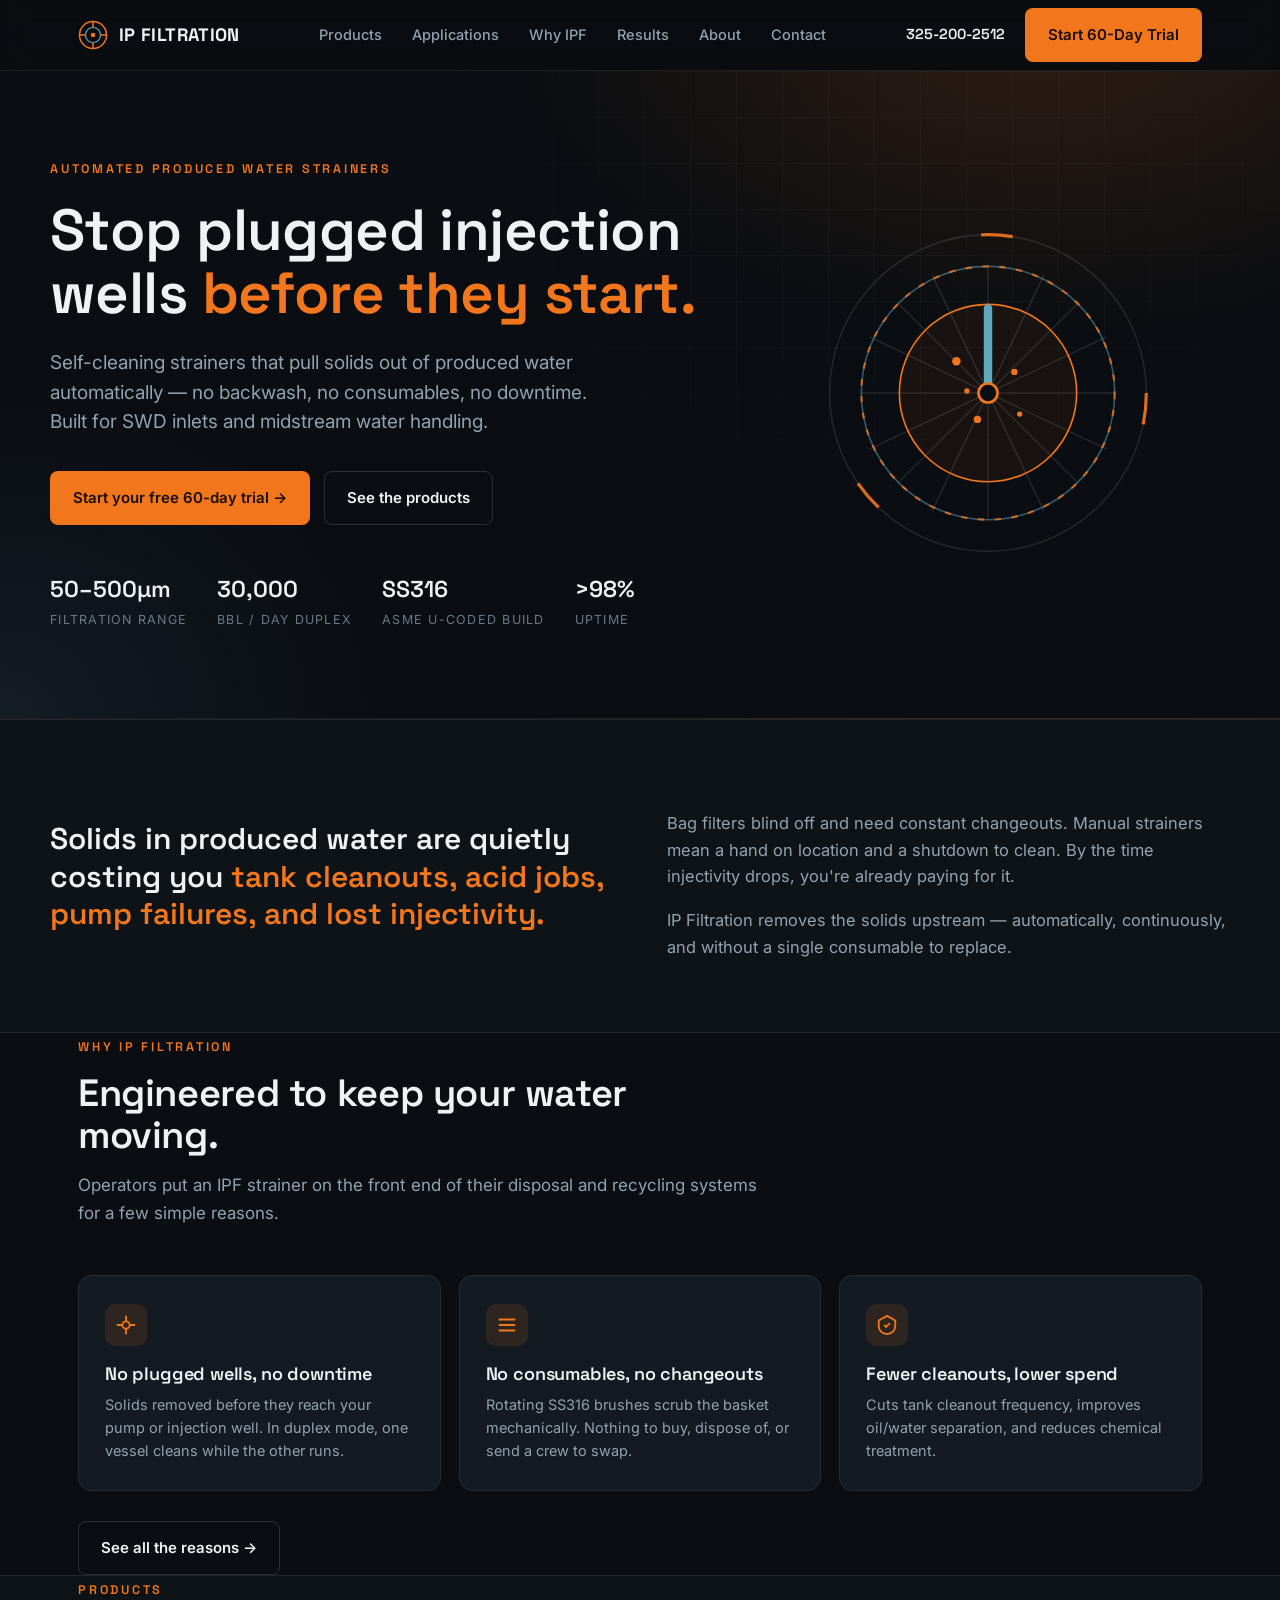
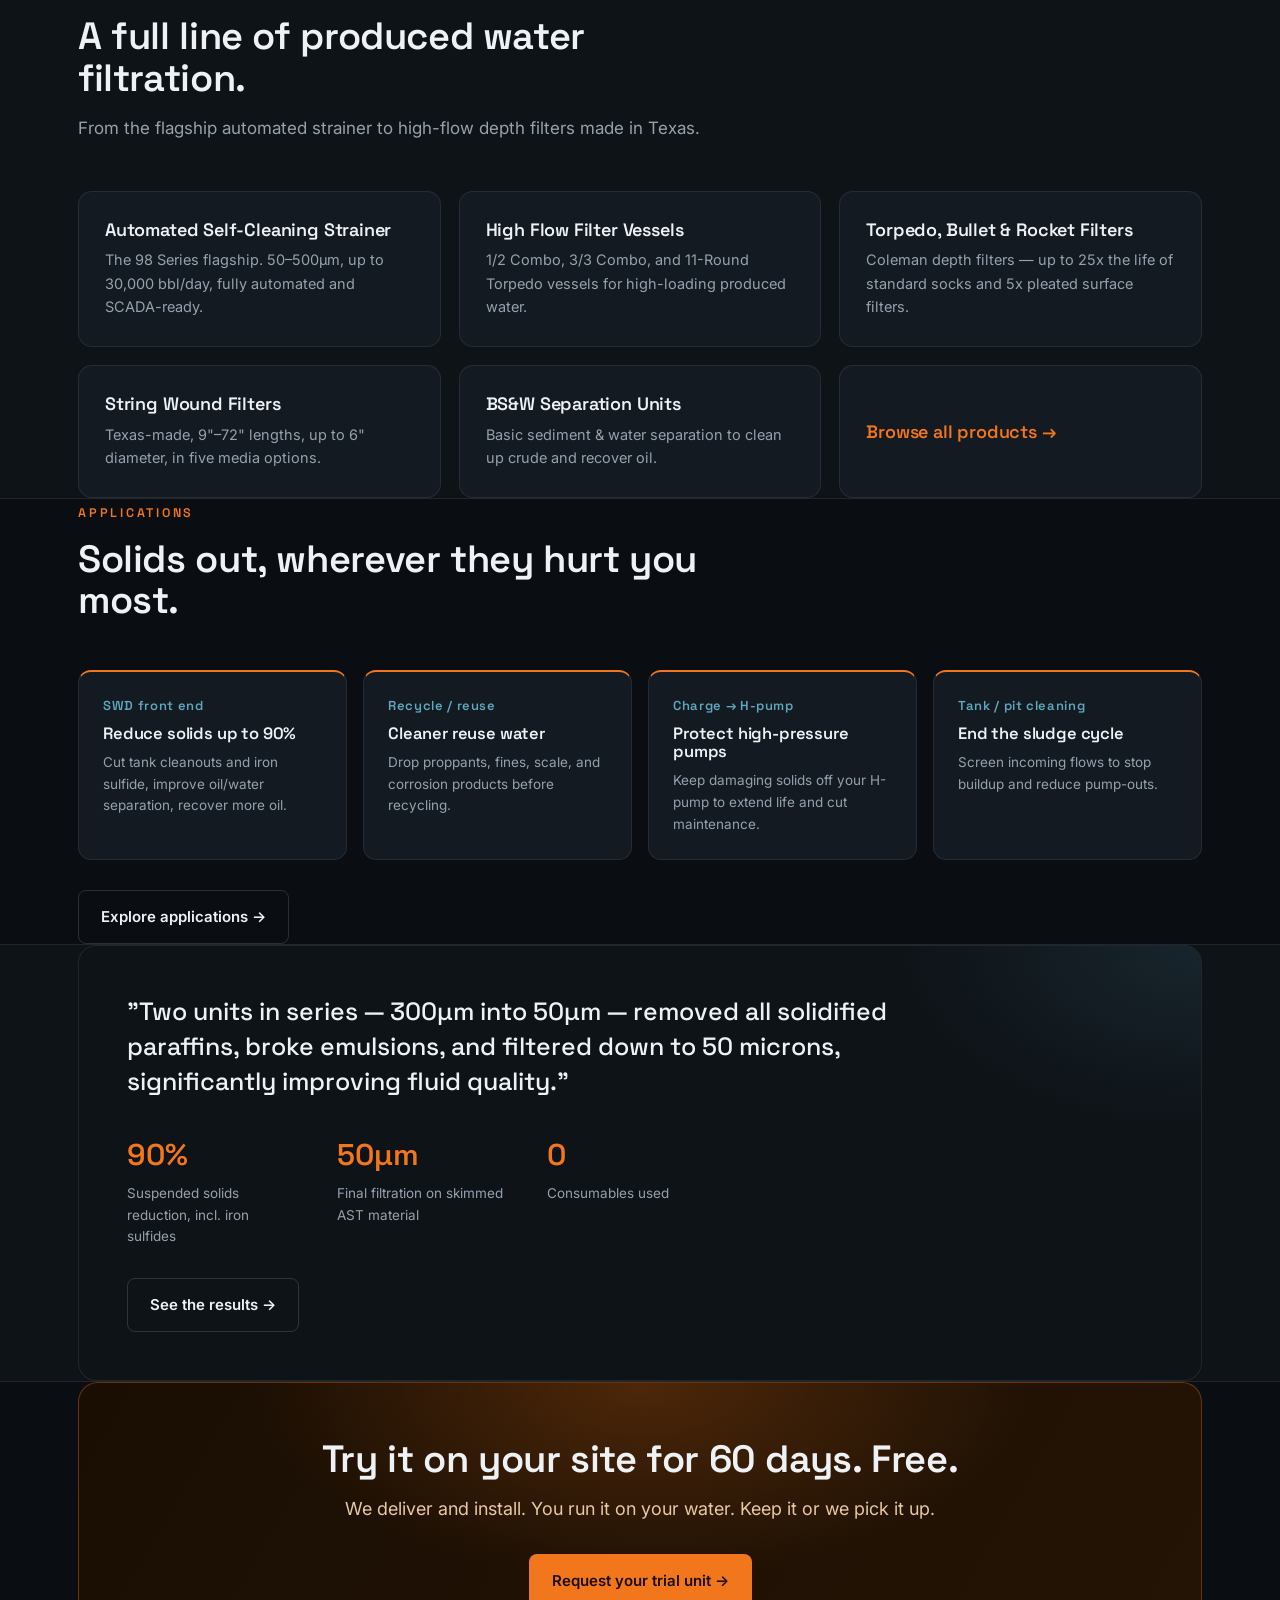
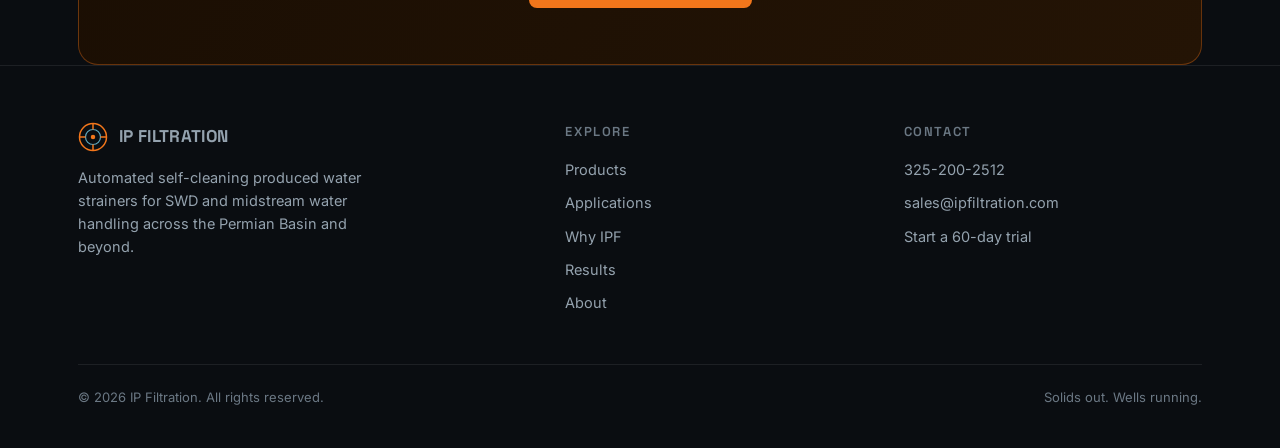
==== index.html @ 66d821b8 "Add IP Filtration website (initial 7-page build)" ====
<!DOCTYPE html>
<html lang="en">
<head>
<meta charset="UTF-8" />
<meta name="viewport" content="width=device-width, initial-scale=1.0" />
<title>IP Filtration | Automated Produced Water Strainers</title>
<meta name="description" content="Automated self-cleaning produced water strainers for SWD and midstream water handling. Stop plugged injection wells before they start. No backwash. No consumables. No downtime." />
<link rel="preconnect" href="https://fonts.googleapis.com">
<link rel="preconnect" href="https://fonts.gstatic.com" crossorigin>
<link href="https://fonts.googleapis.com/css2?family=Inter:wght@400;500;600&family=Space+Grotesk:wght@500;600;700&display=swap" rel="stylesheet">
<link rel="stylesheet" href="styles.css">
</head>
<body>

<header><div class="wrap nav">
  <a class="brand" href="index.html">
    <svg class="mark" viewBox="0 0 40 40" fill="none"><circle cx="20" cy="20" r="18" stroke="#F2761B" stroke-width="2"/><circle cx="20" cy="20" r="10" stroke="#5FA8BE" stroke-width="1.6"/><path d="M20 2v8M20 30v8M2 20h8M30 20h8" stroke="#F2761B" stroke-width="2"/><circle cx="20" cy="20" r="3" fill="#F2761B"/></svg>
    IP&nbsp;FILTRATION
  </a>
  <nav class="navlinks">
    <a href="products.html">Products</a>
    <a href="applications.html">Applications</a>
    <a href="why-ip-filtration.html">Why IPF</a>
    <a href="results.html">Results</a>
    <a href="about.html">About</a>
    <a href="contact.html">Contact</a>
  </nav>
  <div class="navcta"><span class="phone">325-200-2512</span><a href="contact.html" class="btn btn-primary">Start 60-Day Trial</a></div>
</div></header>

<!-- HERO -->
<div class="hero">
  <div class="grid-overlay"></div>
  <div class="wrap hero-inner">
    <div>
      <span class="eyebrow">Automated Produced Water Strainers</span>
      <h1>Stop plugged injection wells <span class="hl">before they start.</span></h1>
      <p class="lead">Self-cleaning strainers that pull solids out of produced water automatically — no backwash, no consumables, no downtime. Built for SWD inlets and midstream water handling.</p>
      <div class="hero-cta">
        <a href="contact.html" class="btn btn-primary">Start your free 60-day trial →</a>
        <a href="products.html" class="btn btn-ghost">See the products</a>
      </div>
      <div class="spec-strip">
        <div class="s"><span class="n">50–500µm</span><span class="l">Filtration range</span></div>
        <div class="s"><span class="n">30,000</span><span class="l">bbl / day duplex</span></div>
        <div class="s"><span class="n">SS316</span><span class="l">ASME U-coded build</span></div>
        <div class="s"><span class="n">&gt;98%</span><span class="l">Uptime</span></div>
      </div>
    </div>
    <div class="hero-art">
      <svg viewBox="0 0 360 360" fill="none">
        <circle cx="180" cy="180" r="150" stroke="rgba(255,255,255,.10)" stroke-width="1.5"/>
        <circle cx="180" cy="180" r="120" stroke="#5FA8BE" stroke-width="1.5" opacity=".5"/>
        <g stroke="rgba(255,255,255,.14)" stroke-width="1">
          <line x1="180" y1="60" x2="180" y2="300"/><line x1="60" y1="180" x2="300" y2="180"/>
          <line x1="95" y1="95" x2="265" y2="265"/><line x1="265" y1="95" x2="95" y2="265"/>
          <line x1="127" y1="68" x2="233" y2="292"/><line x1="292" y1="127" x2="68" y2="233"/>
          <line x1="233" y1="68" x2="127" y2="292"/><line x1="68" y1="127" x2="292" y2="233"/>
        </g>
        <circle cx="180" cy="180" r="120" stroke="#F2761B" stroke-width="2" stroke-dasharray="6 10" opacity=".8"/>
        <circle cx="180" cy="180" r="84" fill="rgba(242,118,27,.06)" stroke="#F2761B" stroke-width="1.5"/>
        <g fill="#F2761B"><circle cx="150" cy="150" r="4"/><circle cx="205" cy="160" r="3"/><circle cx="170" cy="205" r="3.5"/><circle cx="210" cy="200" r="2.5"/><circle cx="160" cy="178" r="2.5"/></g>
        <rect x="176" y="96" width="8" height="84" rx="4" fill="#5FA8BE"/>
        <circle cx="180" cy="180" r="9" fill="#0A0D11" stroke="#F2761B" stroke-width="2.5"/>
        <circle cx="180" cy="180" r="150" stroke="#F2761B" stroke-width="3" stroke-dasharray="30 320" opacity=".9"/>
      </svg>
    </div>
  </div>
</div>

<!-- PROBLEM -->
<div class="band"><section class="wrap" style="padding:72px 0">
  <div class="problem">
    <div class="big">Solids in produced water are quietly costing you <b>tank cleanouts, acid jobs, pump failures, and lost injectivity.</b></div>
    <div>
      <p>Bag filters blind off and need constant changeouts. Manual strainers mean a hand on location and a shutdown to clean. By the time injectivity drops, you're already paying for it.</p>
      <p>IP Filtration removes the solids upstream — automatically, continuously, and without a single consumable to replace.</p>
    </div>
  </div>
</section></div>

<!-- VALUE PROPS (teaser) -->
<section class="wrap">
  <div class="sec-head">
    <span class="eyebrow">Why IP Filtration</span>
    <h2>Engineered to keep your water moving.</h2>
    <p>Operators put an IPF strainer on the front end of their disposal and recycling systems for a few simple reasons.</p>
  </div>
  <div class="vgrid">
    <div class="vcard">
      <div class="ic"><svg width="22" height="22" viewBox="0 0 24 24" fill="none" stroke="currentColor" stroke-width="2"><path d="M12 2v6M12 16v6M2 12h6M16 12h6"/><circle cx="12" cy="12" r="4"/></svg></div>
      <h3>No plugged wells, no downtime</h3>
      <p>Solids removed before they reach your pump or injection well. In duplex mode, one vessel cleans while the other runs.</p>
    </div>
    <div class="vcard">
      <div class="ic"><svg width="22" height="22" viewBox="0 0 24 24" fill="none" stroke="currentColor" stroke-width="2"><path d="M3 6h18M3 12h18M3 18h18"/></svg></div>
      <h3>No consumables, no changeouts</h3>
      <p>Rotating SS316 brushes scrub the basket mechanically. Nothing to buy, dispose of, or send a crew to swap.</p>
    </div>
    <div class="vcard">
      <div class="ic"><svg width="22" height="22" viewBox="0 0 24 24" fill="none" stroke="currentColor" stroke-width="2"><path d="M12 2L3 7v6c0 5 3.5 8 9 9 5.5-1 9-4 9-9V7l-9-5z"/><path d="M9 12l2 2 4-4"/></svg></div>
      <h3>Fewer cleanouts, lower spend</h3>
      <p>Cuts tank cleanout frequency, improves oil/water separation, and reduces chemical treatment.</p>
    </div>
  </div>
  <div style="margin-top:30px"><a href="why-ip-filtration.html" class="btn btn-ghost">See all the reasons →</a></div>
</section>

<!-- PRODUCTS teaser -->
<div class="band"><section class="wrap">
  <div class="sec-head">
    <span class="eyebrow">Products</span>
    <h2>A full line of produced water filtration.</h2>
    <p>From the flagship automated strainer to high-flow depth filters made in Texas.</p>
  </div>
  <div class="vgrid">
    <a class="vcard" href="products.html#self-cleaning"><h3>Automated Self-Cleaning Strainer</h3><p>The 98 Series flagship. 50–500µm, up to 30,000 bbl/day, fully automated and SCADA-ready.</p></a>
    <a class="vcard" href="products.html#vessels"><h3>High Flow Filter Vessels</h3><p>1/2 Combo, 3/3 Combo, and 11-Round Torpedo vessels for high-loading produced water.</p></a>
    <a class="vcard" href="products.html#high-flow"><h3>Torpedo, Bullet & Rocket Filters</h3><p>Coleman depth filters — up to 25x the life of standard socks and 5x pleated surface filters.</p></a>
    <a class="vcard" href="products.html#string-wound"><h3>String Wound Filters</h3><p>Texas-made, 9"–72" lengths, up to 6" diameter, in five media options.</p></a>
    <a class="vcard" href="products.html#bsw"><h3>BS&amp;W Separation Units</h3><p>Basic sediment &amp; water separation to clean up crude and recover oil.</p></a>
    <a class="vcard" href="products.html" style="display:flex;align-items:center;color:var(--accent)"><h3 style="margin:0">Browse all products →</h3></a>
  </div>
</section></div>

<!-- APPLICATIONS teaser -->
<section class="wrap">
  <div class="sec-head">
    <span class="eyebrow">Applications</span>
    <h2>Solids out, wherever they hurt you most.</h2>
  </div>
  <div class="apps">
    <div class="app"><div class="um">SWD front end</div><h3>Reduce solids up to 90%</h3><p>Cut tank cleanouts and iron sulfide, improve oil/water separation, recover more oil.</p></div>
    <div class="app"><div class="um">Recycle / reuse</div><h3>Cleaner reuse water</h3><p>Drop proppants, fines, scale, and corrosion products before recycling.</p></div>
    <div class="app"><div class="um">Charge → H-pump</div><h3>Protect high-pressure pumps</h3><p>Keep damaging solids off your H-pump to extend life and cut maintenance.</p></div>
    <div class="app"><div class="um">Tank / pit cleaning</div><h3>End the sludge cycle</h3><p>Screen incoming flows to stop buildup and reduce pump-outs.</p></div>
  </div>
  <div style="margin-top:30px"><a href="applications.html" class="btn btn-ghost">Explore applications →</a></div>
</section>

<!-- RESULTS teaser -->
<div class="band"><section class="wrap">
  <div class="proven">
    <div class="q">"Two units in series — 300µm into 50µm — removed all solidified paraffins, broke emulsions, and filtered down to 50 microns, significantly improving fluid quality."</div>
    <div class="res">
      <div><div class="n">90%</div><div class="l">Suspended solids reduction, incl. iron sulfides</div></div>
      <div><div class="n">50µm</div><div class="l">Final filtration on skimmed AST material</div></div>
      <div><div class="n">0</div><div class="l">Consumables used</div></div>
    </div>
    <div style="position:relative;margin-top:30px"><a href="results.html" class="btn btn-ghost">See the results →</a></div>
  </div>
</section></div>

<!-- TRIAL CTA -->
<section class="wrap">
  <div class="ctaband">
    <h2>Try it on your site for 60 days. Free.</h2>
    <p>We deliver and install. You run it on your water. Keep it or we pick it up.</p>
    <a href="contact.html" class="btn btn-primary">Request your trial unit →</a>
  </div>
</section>

<!-- FOOTER -->
<footer><div class="wrap">
  <div class="foot">
    <div>
      <div class="brand" style="font-size:17px">
        <svg class="mark" viewBox="0 0 40 40" fill="none"><circle cx="20" cy="20" r="18" stroke="#F2761B" stroke-width="2"/><circle cx="20" cy="20" r="10" stroke="#5FA8BE" stroke-width="1.6"/><path d="M20 2v8M20 30v8M2 20h8M30 20h8" stroke="#F2761B" stroke-width="2"/><circle cx="20" cy="20" r="3" fill="#F2761B"/></svg>
        IP&nbsp;FILTRATION
      </div>
      <p class="desc">Automated self-cleaning produced water strainers for SWD and midstream water handling across the Permian Basin and beyond.</p>
    </div>
    <div>
      <h4>Explore</h4>
      <a href="products.html">Products</a>
      <a href="applications.html">Applications</a>
      <a href="why-ip-filtration.html">Why IPF</a>
      <a href="results.html">Results</a>
      <a href="about.html">About</a>
    </div>
    <div>
      <h4>Contact</h4>
      <a href="tel:3252002512">325-200-2512</a>
      <a href="mailto:sales@ipfiltration.com">sales@ipfiltration.com</a>
      <a href="contact.html">Start a 60-day trial</a>
    </div>
  </div>
  <div class="foot-bottom">
    <span>© 2026 IP Filtration. All rights reserved.</span>
    <span>Solids out. Wells running.</span>
  </div>
</div></footer>

</body>
</html>
---- styles.css ----
/* IP Filtration — shared design system */
:root{
  --bg:#0A0D11; --bg-2:#0E1318; --surface:#131A21; --surface-2:#172029;
  --line:rgba(255,255,255,.08); --line-2:rgba(255,255,255,.14);
  --text:#EEF2F5; --muted:#94A2AE; --muted-2:#6B7884;
  --accent:#F2761B; --accent-2:#FF8C3A; --steel:#5FA8BE;
  --maxw:1180px;
  --sans:'Inter',system-ui,sans-serif; --display:'Space Grotesk',var(--sans);
}
*{margin:0;padding:0;box-sizing:border-box}
html{scroll-behavior:smooth}
body{font-family:var(--sans);background:var(--bg);color:var(--text);line-height:1.6;-webkit-font-smoothing:antialiased}
a{color:inherit;text-decoration:none}
.wrap{max-width:var(--maxw);margin:0 auto;padding:0 28px}
.eyebrow{font-family:var(--display);font-size:12.5px;letter-spacing:.22em;text-transform:uppercase;color:var(--accent);font-weight:600}
h1,h2,h3{font-family:var(--display);font-weight:600;line-height:1.1;letter-spacing:-.01em}
.btn{display:inline-flex;align-items:center;gap:9px;font-weight:600;font-size:15px;padding:14px 22px;border-radius:8px;transition:.18s;cursor:pointer;border:1px solid transparent}
.btn-primary{background:var(--accent);color:#1A0E03}
.btn-primary:hover{background:var(--accent-2);transform:translateY(-1px)}
.btn-ghost{border-color:var(--line-2);color:var(--text)}
.btn-ghost:hover{border-color:var(--accent);color:var(--accent)}

/* NAV */
header{position:sticky;top:0;z-index:50;background:rgba(10,13,17,.82);backdrop-filter:blur(12px);border-bottom:1px solid var(--line)}
.nav{display:flex;align-items:center;justify-content:space-between;height:70px}
.brand{display:flex;align-items:center;gap:11px;font-family:var(--display);font-weight:700;font-size:18px;letter-spacing:.02em}
.brand .mark{width:30px;height:30px;flex:none}
.navlinks{display:flex;gap:30px;font-size:14.5px;color:var(--muted);font-weight:500}
.navlinks a:hover,.navlinks a.active{color:var(--text)}
.navlinks a.active{color:var(--accent)}
.navcta{display:flex;align-items:center;gap:20px}
.phone{font-family:var(--display);font-weight:600;font-size:14.5px;color:var(--text)}
@media(max-width:900px){.navlinks,.phone{display:none}}

/* HERO (home) */
.hero{position:relative;overflow:hidden;border-bottom:1px solid var(--line);
  background:radial-gradient(900px 520px at 82% -8%,rgba(242,118,27,.16),transparent 60%),radial-gradient(700px 600px at 0% 100%,rgba(95,168,190,.10),transparent 55%),var(--bg)}
.grid-overlay{position:absolute;inset:0;background-image:linear-gradient(var(--line) 1px,transparent 1px),linear-gradient(90deg,var(--line) 1px,transparent 1px);background-size:46px 46px;mask-image:radial-gradient(700px 500px at 70% 20%,#000,transparent 75%);opacity:.5}
.hero-inner{position:relative;display:grid;grid-template-columns:1.15fr .85fr;gap:40px;align-items:center;padding:84px 0 88px}
.hero h1{font-size:58px;margin:18px 0 22px}
.hero h1 .hl{color:var(--accent)}
.hero p.lead{font-size:19px;color:var(--muted);max-width:560px;line-height:1.55}
.hero-cta{display:flex;gap:14px;margin-top:34px;flex-wrap:wrap}
.spec-strip{display:flex;gap:30px;margin-top:46px;flex-wrap:wrap}
.spec-strip .s{display:flex;flex-direction:column}
.spec-strip .n{font-family:var(--display);font-size:23px;font-weight:600;color:var(--text)}
.spec-strip .l{font-size:12.5px;color:var(--muted-2);text-transform:uppercase;letter-spacing:.1em;margin-top:3px}
.hero-art{display:flex;justify-content:center}
.hero-art svg{width:100%;max-width:380px;height:auto}
@media(max-width:980px){.hero-inner{grid-template-columns:1fr}.hero-art{display:none}.hero h1{font-size:44px}}

/* PAGE HERO (inner pages) */
.pagehero{position:relative;overflow:hidden;border-bottom:1px solid var(--line);
  background:radial-gradient(800px 400px at 85% -20%,rgba(242,118,27,.13),transparent 60%),var(--bg)}
.pagehero .wrap{padding:72px 0 60px;position:relative}
.pagehero h1{font-size:48px;margin:16px 0 18px;max-width:760px}
.pagehero p{font-size:18px;color:var(--muted);max-width:640px}
@media(max-width:680px){.pagehero h1{font-size:34px}}

/* SECTION */
section{padding:88px 0}
.sec-head{max-width:680px;margin-bottom:48px}
.sec-head h2{font-size:38px;margin:14px 0 16px}
.sec-head p{color:var(--muted);font-size:17px}
@media(max-width:680px){.sec-head h2{font-size:30px}.hero h1{font-size:36px}}

/* BAND */
.band{background:var(--bg-2);border-top:1px solid var(--line);border-bottom:1px solid var(--line)}
.problem{display:grid;grid-template-columns:1fr 1fr;gap:54px;align-items:center}
.problem .big{font-family:var(--display);font-size:30px;font-weight:600;line-height:1.25}
.problem .big b{color:var(--accent);font-weight:600}
.problem p{color:var(--muted);font-size:16.5px;margin-top:18px}
@media(max-width:780px){.problem{grid-template-columns:1fr;gap:24px}}

/* VALUE GRID */
.vgrid{display:grid;grid-template-columns:repeat(3,1fr);gap:18px}
@media(max-width:880px){.vgrid{grid-template-columns:1fr 1fr}}
@media(max-width:560px){.vgrid{grid-template-columns:1fr}}
.vcard{background:var(--surface);border:1px solid var(--line);border-radius:14px;padding:28px 26px;transition:.2s}
.vcard:hover{border-color:var(--line-2);background:var(--surface-2);transform:translateY(-2px)}
.vcard .ic{width:42px;height:42px;border-radius:10px;background:rgba(242,118,27,.12);display:flex;align-items:center;justify-content:center;margin-bottom:18px;color:var(--accent)}
.vcard h3{font-size:18px;margin-bottom:9px}
.vcard p{color:var(--muted);font-size:14.5px}

/* SPLIT */
.split{display:grid;grid-template-columns:1fr 1fr;gap:54px;align-items:center}
.split.rev .txt{order:2}
.prodcard{background:linear-gradient(160deg,var(--surface-2),var(--surface));border:1px solid var(--line);border-radius:18px;padding:38px}
.prodcard .tag{display:inline-block;font-family:var(--display);font-size:12px;letter-spacing:.15em;text-transform:uppercase;color:var(--steel);border:1px solid var(--line-2);padding:5px 12px;border-radius:20px;margin-bottom:20px}
.speclist{list-style:none;margin-top:22px;display:grid;gap:13px}
.speclist li{display:flex;gap:12px;font-size:15px;color:var(--muted)}
.speclist li svg{flex:none;margin-top:3px;color:var(--accent)}
.speclist li b{color:var(--text);font-weight:500}
@media(max-width:840px){.split{grid-template-columns:1fr;gap:30px}.split.rev .txt{order:0}}

/* PRODUCT ROWS (products page) */
.prow{display:grid;grid-template-columns:1fr 1fr;gap:48px;align-items:center;padding:54px 0;border-bottom:1px solid var(--line)}
.prow:last-child{border-bottom:none}
.prow.rev .pimg{order:-1}
.prow h2{font-size:30px;margin:12px 0 14px}
.prow p{color:var(--muted);font-size:16px}
.pimg{background:linear-gradient(160deg,var(--surface-2),var(--surface));border:1px solid var(--line);border-radius:16px;min-height:240px;display:flex;align-items:center;justify-content:center;color:var(--muted-2);padding:30px}
.chips{display:flex;flex-wrap:wrap;gap:10px;margin-top:18px}
.chip{font-size:13px;color:var(--muted);border:1px solid var(--line-2);border-radius:20px;padding:6px 13px}
.chip b{color:var(--text);font-weight:500}
@media(max-width:820px){.prow{grid-template-columns:1fr;gap:24px}.prow.rev .pimg{order:0}}

/* APPLICATIONS */
.apps{display:grid;grid-template-columns:repeat(4,1fr);gap:16px}
@media(max-width:900px){.apps{grid-template-columns:1fr 1fr}}
@media(max-width:520px){.apps{grid-template-columns:1fr}}
.app{background:var(--surface);border:1px solid var(--line);border-radius:13px;padding:24px;border-top:2px solid var(--accent)}
.app .um{font-family:var(--display);font-size:13px;color:var(--steel);font-weight:600;letter-spacing:.05em}
.app h3{font-size:16.5px;margin:8px 0 9px}
.app p{color:var(--muted);font-size:13.5px}

/* APP DETAIL (applications page) */
.appdetail{display:grid;grid-template-columns:repeat(2,1fr);gap:20px}
@media(max-width:760px){.appdetail{grid-template-columns:1fr}}
.adcard{background:var(--surface);border:1px solid var(--line);border-radius:16px;padding:34px;transition:.2s}
.adcard:hover{border-color:var(--line-2);background:var(--surface-2)}
.adcard .num{font-family:var(--display);font-size:13px;color:var(--steel);font-weight:600;letter-spacing:.08em}
.adcard h3{font-size:22px;margin:10px 0 12px}
.adcard p{color:var(--muted);font-size:15px}

/* PROVEN */
.proven{background:var(--bg-2);border:1px solid var(--line);border-radius:18px;padding:48px;position:relative;overflow:hidden}
.proven:before{content:"";position:absolute;inset:0;background:radial-gradient(500px 300px at 100% 0%,rgba(95,168,190,.12),transparent 60%)}
.proven .q{position:relative;font-family:var(--display);font-size:25px;font-weight:500;line-height:1.4;max-width:760px}
.proven .res{position:relative;display:flex;gap:40px;margin-top:32px;flex-wrap:wrap}
.proven .res .n{font-family:var(--display);font-size:30px;font-weight:600;color:var(--accent)}
.proven .res .l{font-size:13.5px;color:var(--muted);margin-top:4px;max-width:170px}

/* STAT ROW */
.statrow{display:grid;grid-template-columns:repeat(4,1fr);gap:18px}
@media(max-width:760px){.statrow{grid-template-columns:1fr 1fr}}
.statcard{background:var(--surface);border:1px solid var(--line);border-radius:14px;padding:30px 24px;text-align:center}
.statcard .n{font-family:var(--display);font-size:34px;font-weight:600;color:var(--accent)}
.statcard .l{font-size:13.5px;color:var(--muted);margin-top:8px}

/* TESTIMONIALS */
.tgrid{display:grid;grid-template-columns:repeat(2,1fr);gap:20px}
@media(max-width:760px){.tgrid{grid-template-columns:1fr}}
.tcard{background:var(--surface);border:1px solid var(--line);border-radius:16px;padding:34px}
.tcard .quote{font-size:18px;line-height:1.55;color:var(--text)}
.tcard .who{margin-top:22px;display:flex;align-items:center;gap:13px}
.tcard .who .av{width:40px;height:40px;border-radius:50%;background:rgba(242,118,27,.14);color:var(--accent);display:flex;align-items:center;justify-content:center;font-family:var(--display);font-weight:600;font-size:15px}
.tcard .who .nm{font-weight:600;font-size:14.5px}
.tcard .who .rl{font-size:13px;color:var(--muted)}

/* CONTENT (about / prose) */
.prose{max-width:760px}
.prose p{color:var(--muted);font-size:17px;margin-bottom:20px;line-height:1.7}
.prose h2{font-size:28px;margin:40px 0 16px}
.valgrid{display:grid;grid-template-columns:repeat(3,1fr);gap:18px;margin-top:14px}
@media(max-width:720px){.valgrid{grid-template-columns:1fr}}
.valcard{background:var(--surface);border:1px solid var(--line);border-radius:14px;padding:26px}
.valcard h3{font-size:17px;margin-bottom:8px;color:var(--text)}
.valcard p{color:var(--muted);font-size:14.5px}

/* CONTACT */
.contactgrid{display:grid;grid-template-columns:1fr 1.1fr;gap:54px;align-items:start}
@media(max-width:820px){.contactgrid{grid-template-columns:1fr;gap:36px}}
.cinfo .row{display:flex;gap:14px;align-items:flex-start;margin-bottom:24px}
.cinfo .row .ic{width:44px;height:44px;flex:none;border-radius:11px;background:rgba(242,118,27,.12);color:var(--accent);display:flex;align-items:center;justify-content:center}
.cinfo .row .lbl{font-size:13px;color:var(--muted-2);text-transform:uppercase;letter-spacing:.08em}
.cinfo .row .val{font-size:17px;color:var(--text);margin-top:3px}
.form{background:var(--surface);border:1px solid var(--line);border-radius:18px;padding:36px}
.form .fr{margin-bottom:18px}
.form label{display:block;font-size:13.5px;color:var(--muted);margin-bottom:8px}
.form input,.form textarea,.form select{width:100%;background:var(--bg);border:1px solid var(--line-2);border-radius:9px;padding:13px 15px;color:var(--text);font-family:var(--sans);font-size:15px;transition:.15s}
.form input:focus,.form textarea:focus,.form select:focus{outline:none;border-color:var(--accent)}
.form .two{display:grid;grid-template-columns:1fr 1fr;gap:16px}
@media(max-width:520px){.form .two{grid-template-columns:1fr}}
.form button{width:100%;margin-top:6px}

/* CTA band */
.ctaband{background:linear-gradient(120deg,#1A0E03,#241405);border:1px solid rgba(242,118,27,.35);border-radius:20px;padding:56px;text-align:center;position:relative;overflow:hidden}
.ctaband:before{content:"";position:absolute;inset:0;background:radial-gradient(600px 300px at 50% 0%,rgba(242,118,27,.22),transparent 65%)}
.ctaband h2{position:relative;font-size:38px;margin-bottom:14px}
.ctaband p{position:relative;color:#E7C9A7;font-size:18px;margin-bottom:30px}
.ctaband .btn-primary{position:relative}
@media(max-width:680px){.ctaband{padding:38px 24px}.ctaband h2{font-size:28px}}

/* FOOTER */
footer{border-top:1px solid var(--line);padding:56px 0 40px;color:var(--muted)}
.foot{display:grid;grid-template-columns:1.5fr 1fr 1fr;gap:40px}
.foot h4{font-family:var(--display);font-size:13px;letter-spacing:.12em;text-transform:uppercase;color:var(--muted-2);margin-bottom:16px;font-weight:600}
.foot a{display:block;color:var(--muted);font-size:14.5px;margin-bottom:10px}
.foot a:hover{color:var(--accent)}
.foot .desc{font-size:14.5px;max-width:300px;margin-top:14px;line-height:1.6}
.foot-bottom{border-top:1px solid var(--line);margin-top:40px;padding-top:22px;display:flex;justify-content:space-between;font-size:13px;color:var(--muted-2);flex-wrap:wrap;gap:10px}
@media(max-width:780px){.foot{grid-template-columns:1fr 1fr}}
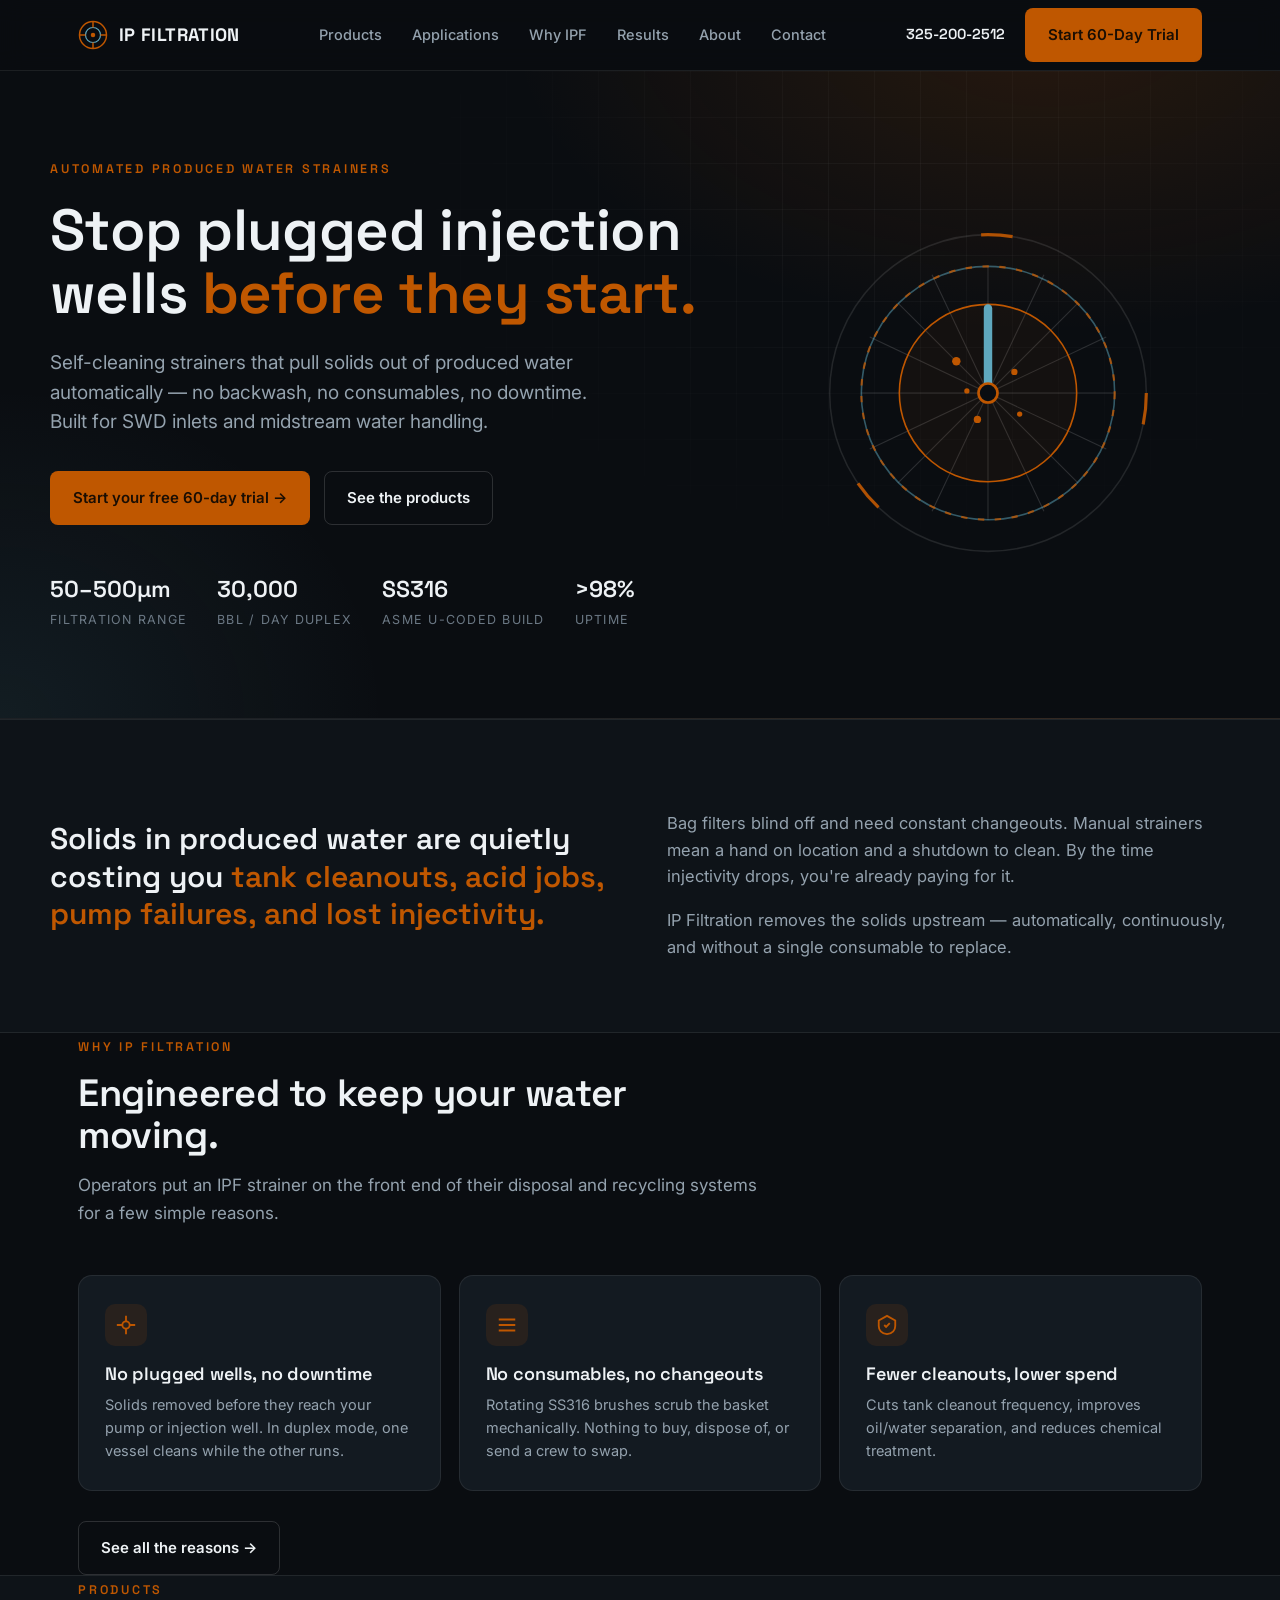
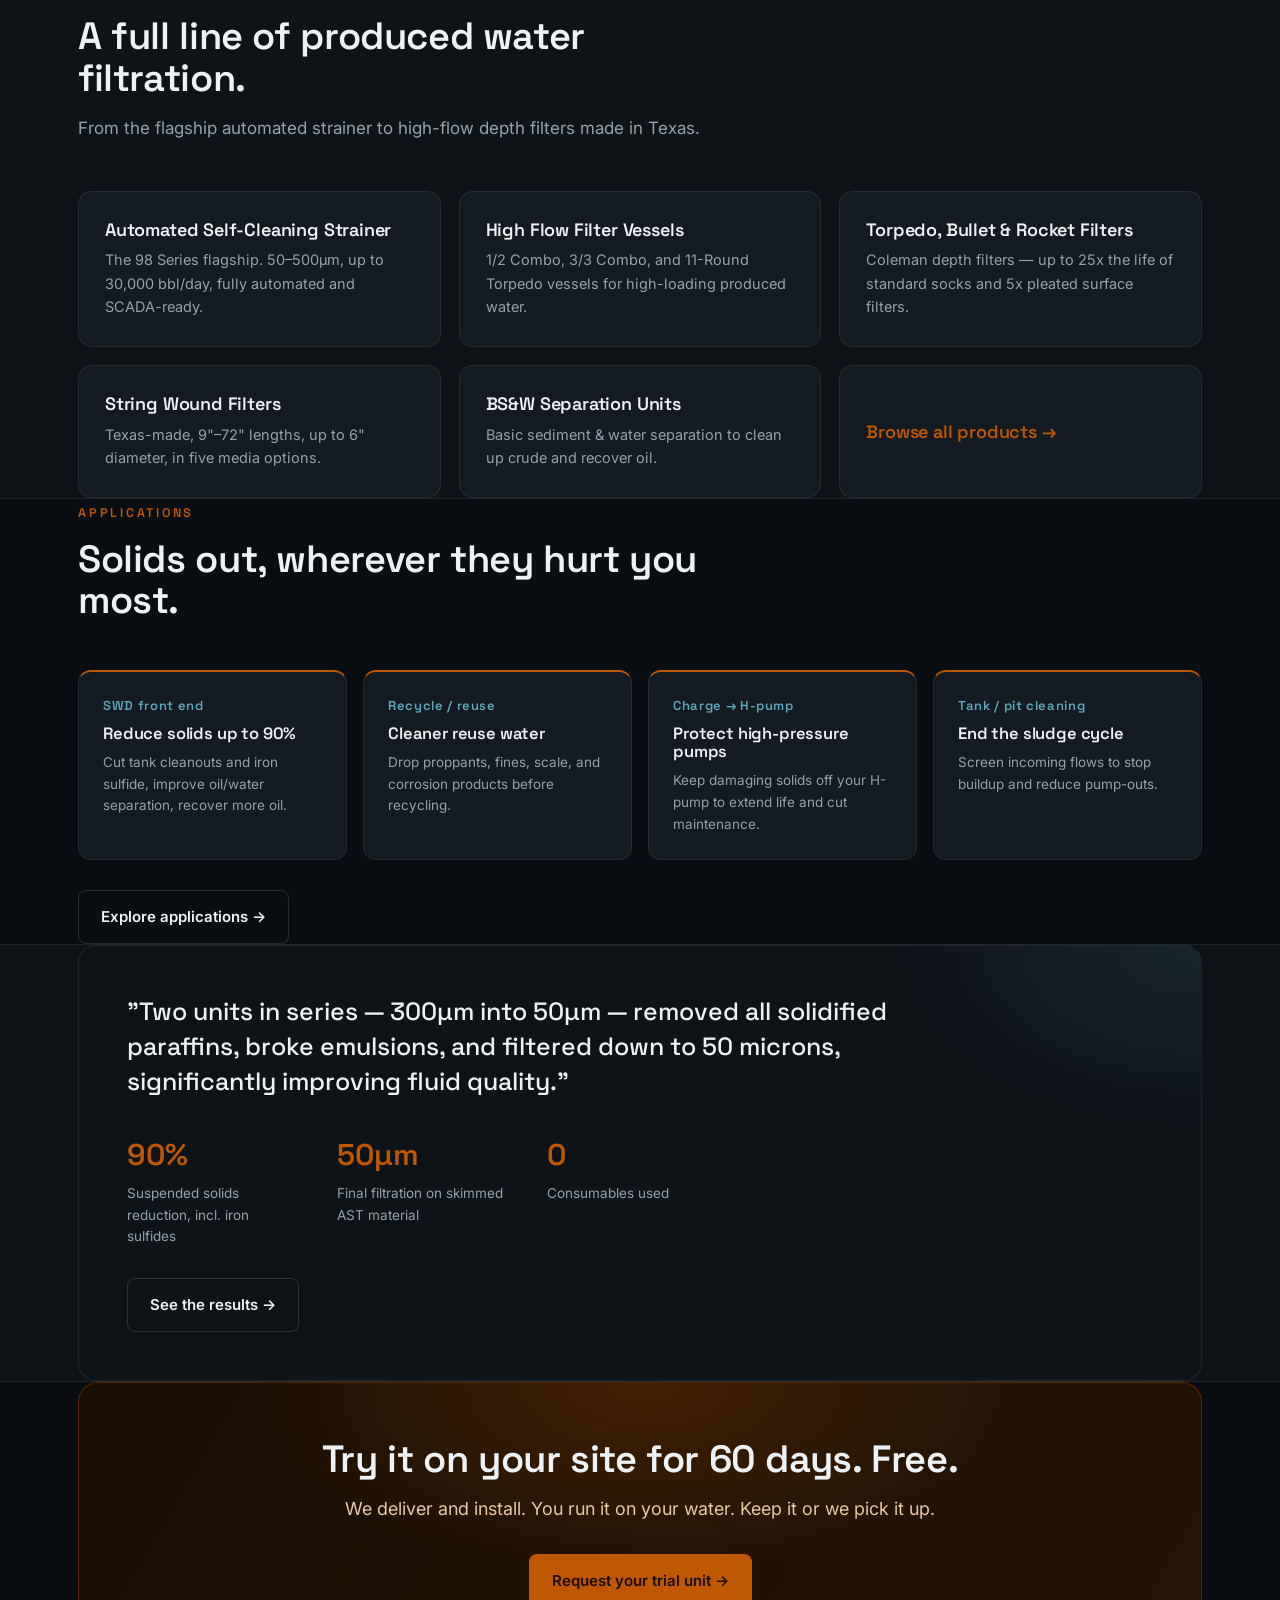
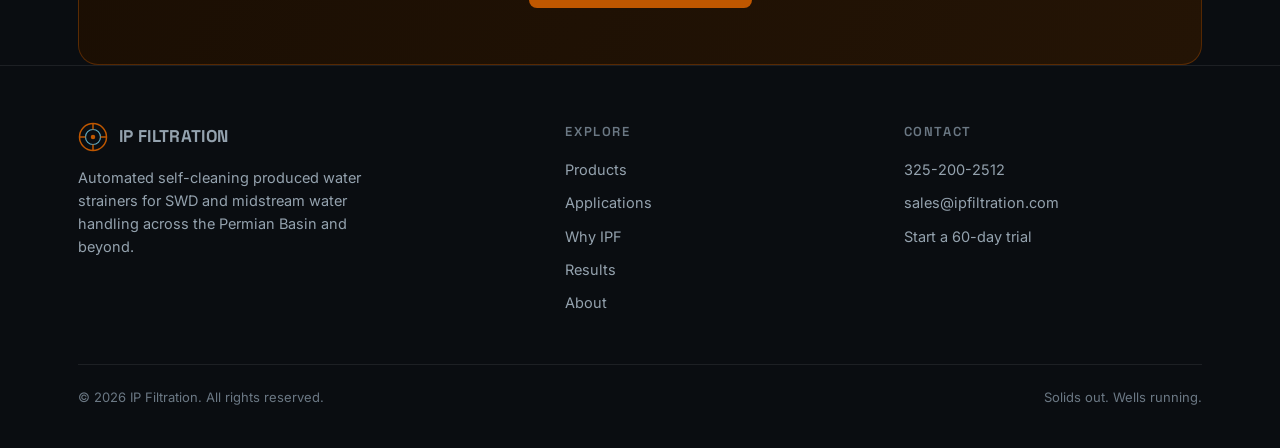
==== commit 632151cf: "Switch accent to UT burnt orange (#BF5700)" ====
--- a/index.html
+++ b/index.html
@@ -14,7 +14,7 @@
 
 <header><div class="wrap nav">
   <a class="brand" href="index.html">
-    <svg class="mark" viewBox="0 0 40 40" fill="none"><circle cx="20" cy="20" r="18" stroke="#F2761B" stroke-width="2"/><circle cx="20" cy="20" r="10" stroke="#5FA8BE" stroke-width="1.6"/><path d="M20 2v8M20 30v8M2 20h8M30 20h8" stroke="#F2761B" stroke-width="2"/><circle cx="20" cy="20" r="3" fill="#F2761B"/></svg>
+    <svg class="mark" viewBox="0 0 40 40" fill="none"><circle cx="20" cy="20" r="18" stroke="#BF5700" stroke-width="2"/><circle cx="20" cy="20" r="10" stroke="#5FA8BE" stroke-width="1.6"/><path d="M20 2v8M20 30v8M2 20h8M30 20h8" stroke="#BF5700" stroke-width="2"/><circle cx="20" cy="20" r="3" fill="#BF5700"/></svg>
     IP&nbsp;FILTRATION
   </a>
   <nav class="navlinks">
@@ -57,12 +57,12 @@
           <line x1="127" y1="68" x2="233" y2="292"/><line x1="292" y1="127" x2="68" y2="233"/>
           <line x1="233" y1="68" x2="127" y2="292"/><line x1="68" y1="127" x2="292" y2="233"/>
         </g>
-        <circle cx="180" cy="180" r="120" stroke="#F2761B" stroke-width="2" stroke-dasharray="6 10" opacity=".8"/>
-        <circle cx="180" cy="180" r="84" fill="rgba(242,118,27,.06)" stroke="#F2761B" stroke-width="1.5"/>
-        <g fill="#F2761B"><circle cx="150" cy="150" r="4"/><circle cx="205" cy="160" r="3"/><circle cx="170" cy="205" r="3.5"/><circle cx="210" cy="200" r="2.5"/><circle cx="160" cy="178" r="2.5"/></g>
+        <circle cx="180" cy="180" r="120" stroke="#BF5700" stroke-width="2" stroke-dasharray="6 10" opacity=".8"/>
+        <circle cx="180" cy="180" r="84" fill="rgba(191,87,0,.06)" stroke="#BF5700" stroke-width="1.5"/>
+        <g fill="#BF5700"><circle cx="150" cy="150" r="4"/><circle cx="205" cy="160" r="3"/><circle cx="170" cy="205" r="3.5"/><circle cx="210" cy="200" r="2.5"/><circle cx="160" cy="178" r="2.5"/></g>
         <rect x="176" y="96" width="8" height="84" rx="4" fill="#5FA8BE"/>
-        <circle cx="180" cy="180" r="9" fill="#0A0D11" stroke="#F2761B" stroke-width="2.5"/>
-        <circle cx="180" cy="180" r="150" stroke="#F2761B" stroke-width="3" stroke-dasharray="30 320" opacity=".9"/>
+        <circle cx="180" cy="180" r="9" fill="#0A0D11" stroke="#BF5700" stroke-width="2.5"/>
+        <circle cx="180" cy="180" r="150" stroke="#BF5700" stroke-width="3" stroke-dasharray="30 320" opacity=".9"/>
       </svg>
     </div>
   </div>
@@ -165,7 +165,7 @@
   <div class="foot">
     <div>
       <div class="brand" style="font-size:17px">
-        <svg class="mark" viewBox="0 0 40 40" fill="none"><circle cx="20" cy="20" r="18" stroke="#F2761B" stroke-width="2"/><circle cx="20" cy="20" r="10" stroke="#5FA8BE" stroke-width="1.6"/><path d="M20 2v8M20 30v8M2 20h8M30 20h8" stroke="#F2761B" stroke-width="2"/><circle cx="20" cy="20" r="3" fill="#F2761B"/></svg>
+        <svg class="mark" viewBox="0 0 40 40" fill="none"><circle cx="20" cy="20" r="18" stroke="#BF5700" stroke-width="2"/><circle cx="20" cy="20" r="10" stroke="#5FA8BE" stroke-width="1.6"/><path d="M20 2v8M20 30v8M2 20h8M30 20h8" stroke="#BF5700" stroke-width="2"/><circle cx="20" cy="20" r="3" fill="#BF5700"/></svg>
         IP&nbsp;FILTRATION
       </div>
       <p class="desc">Automated self-cleaning produced water strainers for SWD and midstream water handling across the Permian Basin and beyond.</p>
--- a/styles.css
+++ b/styles.css
@@ -3,7 +3,7 @@
   --bg:#0A0D11; --bg-2:#0E1318; --surface:#131A21; --surface-2:#172029;
   --line:rgba(255,255,255,.08); --line-2:rgba(255,255,255,.14);
   --text:#EEF2F5; --muted:#94A2AE; --muted-2:#6B7884;
-  --accent:#F2761B; --accent-2:#FF8C3A; --steel:#5FA8BE;
+  --accent:#BF5700; --accent-2:#D9670A; --steel:#5FA8BE;
   --maxw:1180px;
   --sans:'Inter',system-ui,sans-serif; --display:'Space Grotesk',var(--sans);
 }
@@ -34,7 +34,7 @@
 
 /* HERO (home) */
 .hero{position:relative;overflow:hidden;border-bottom:1px solid var(--line);
-  background:radial-gradient(900px 520px at 82% -8%,rgba(242,118,27,.16),transparent 60%),radial-gradient(700px 600px at 0% 100%,rgba(95,168,190,.10),transparent 55%),var(--bg)}
+  background:radial-gradient(900px 520px at 82% -8%,rgba(191,87,0,.16),transparent 60%),radial-gradient(700px 600px at 0% 100%,rgba(95,168,190,.10),transparent 55%),var(--bg)}
 .grid-overlay{position:absolute;inset:0;background-image:linear-gradient(var(--line) 1px,transparent 1px),linear-gradient(90deg,var(--line) 1px,transparent 1px);background-size:46px 46px;mask-image:radial-gradient(700px 500px at 70% 20%,#000,transparent 75%);opacity:.5}
 .hero-inner{position:relative;display:grid;grid-template-columns:1.15fr .85fr;gap:40px;align-items:center;padding:84px 0 88px}
 .hero h1{font-size:58px;margin:18px 0 22px}
@@ -51,7 +51,7 @@
 
 /* PAGE HERO (inner pages) */
 .pagehero{position:relative;overflow:hidden;border-bottom:1px solid var(--line);
-  background:radial-gradient(800px 400px at 85% -20%,rgba(242,118,27,.13),transparent 60%),var(--bg)}
+  background:radial-gradient(800px 400px at 85% -20%,rgba(191,87,0,.13),transparent 60%),var(--bg)}
 .pagehero .wrap{padding:72px 0 60px;position:relative}
 .pagehero h1{font-size:48px;margin:16px 0 18px;max-width:760px}
 .pagehero p{font-size:18px;color:var(--muted);max-width:640px}
@@ -78,7 +78,7 @@
 @media(max-width:560px){.vgrid{grid-template-columns:1fr}}
 .vcard{background:var(--surface);border:1px solid var(--line);border-radius:14px;padding:28px 26px;transition:.2s}
 .vcard:hover{border-color:var(--line-2);background:var(--surface-2);transform:translateY(-2px)}
-.vcard .ic{width:42px;height:42px;border-radius:10px;background:rgba(242,118,27,.12);display:flex;align-items:center;justify-content:center;margin-bottom:18px;color:var(--accent)}
+.vcard .ic{width:42px;height:42px;border-radius:10px;background:rgba(191,87,0,.12);display:flex;align-items:center;justify-content:center;margin-bottom:18px;color:var(--accent)}
 .vcard h3{font-size:18px;margin-bottom:9px}
 .vcard p{color:var(--muted);font-size:14.5px}
 
@@ -144,7 +144,7 @@
 .tcard{background:var(--surface);border:1px solid var(--line);border-radius:16px;padding:34px}
 .tcard .quote{font-size:18px;line-height:1.55;color:var(--text)}
 .tcard .who{margin-top:22px;display:flex;align-items:center;gap:13px}
-.tcard .who .av{width:40px;height:40px;border-radius:50%;background:rgba(242,118,27,.14);color:var(--accent);display:flex;align-items:center;justify-content:center;font-family:var(--display);font-weight:600;font-size:15px}
+.tcard .who .av{width:40px;height:40px;border-radius:50%;background:rgba(191,87,0,.14);color:var(--accent);display:flex;align-items:center;justify-content:center;font-family:var(--display);font-weight:600;font-size:15px}
 .tcard .who .nm{font-weight:600;font-size:14.5px}
 .tcard .who .rl{font-size:13px;color:var(--muted)}
 
@@ -162,7 +162,7 @@
 .contactgrid{display:grid;grid-template-columns:1fr 1.1fr;gap:54px;align-items:start}
 @media(max-width:820px){.contactgrid{grid-template-columns:1fr;gap:36px}}
 .cinfo .row{display:flex;gap:14px;align-items:flex-start;margin-bottom:24px}
-.cinfo .row .ic{width:44px;height:44px;flex:none;border-radius:11px;background:rgba(242,118,27,.12);color:var(--accent);display:flex;align-items:center;justify-content:center}
+.cinfo .row .ic{width:44px;height:44px;flex:none;border-radius:11px;background:rgba(191,87,0,.12);color:var(--accent);display:flex;align-items:center;justify-content:center}
 .cinfo .row .lbl{font-size:13px;color:var(--muted-2);text-transform:uppercase;letter-spacing:.08em}
 .cinfo .row .val{font-size:17px;color:var(--text);margin-top:3px}
 .form{background:var(--surface);border:1px solid var(--line);border-radius:18px;padding:36px}
@@ -175,8 +175,8 @@
 .form button{width:100%;margin-top:6px}
 
 /* CTA band */
-.ctaband{background:linear-gradient(120deg,#1A0E03,#241405);border:1px solid rgba(242,118,27,.35);border-radius:20px;padding:56px;text-align:center;position:relative;overflow:hidden}
-.ctaband:before{content:"";position:absolute;inset:0;background:radial-gradient(600px 300px at 50% 0%,rgba(242,118,27,.22),transparent 65%)}
+.ctaband{background:linear-gradient(120deg,#1A0E03,#241405);border:1px solid rgba(191,87,0,.35);border-radius:20px;padding:56px;text-align:center;position:relative;overflow:hidden}
+.ctaband:before{content:"";position:absolute;inset:0;background:radial-gradient(600px 300px at 50% 0%,rgba(191,87,0,.22),transparent 65%)}
 .ctaband h2{position:relative;font-size:38px;margin-bottom:14px}
 .ctaband p{position:relative;color:#E7C9A7;font-size:18px;margin-bottom:30px}
 .ctaband .btn-primary{position:relative}
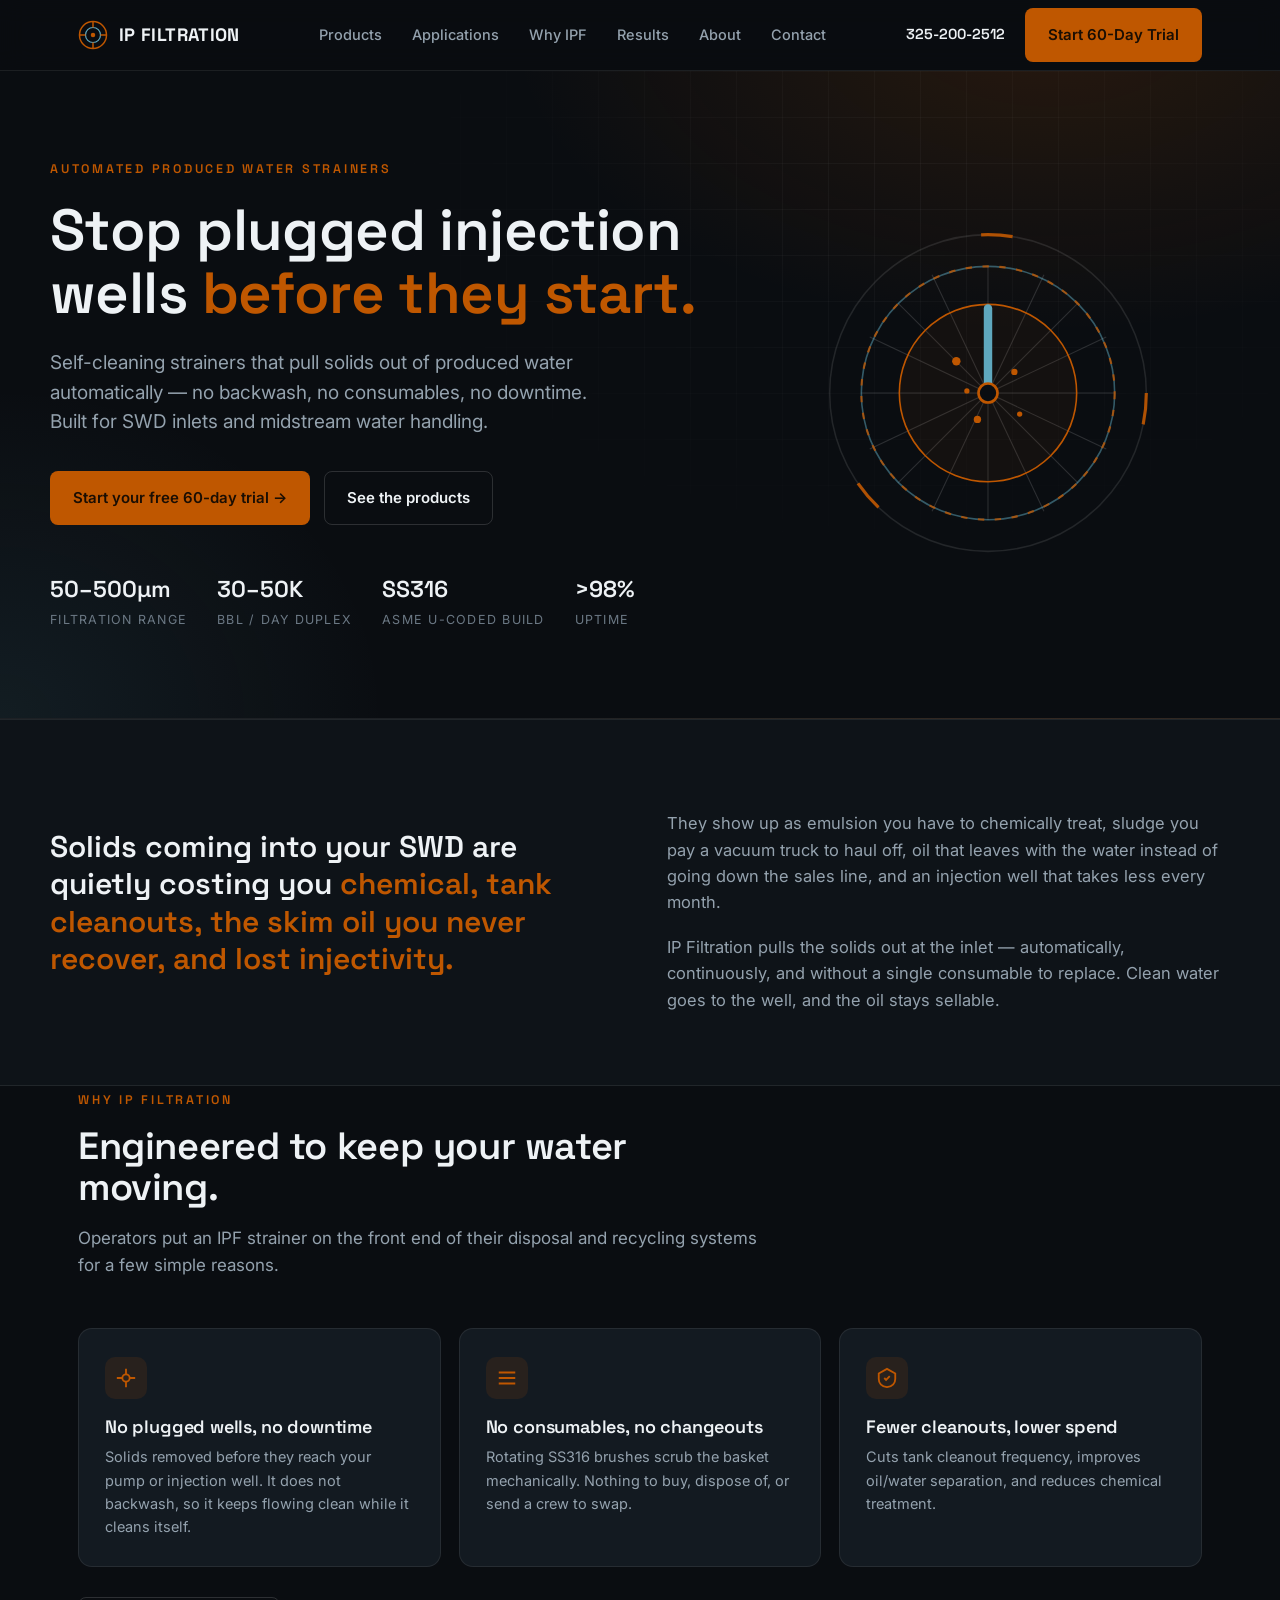
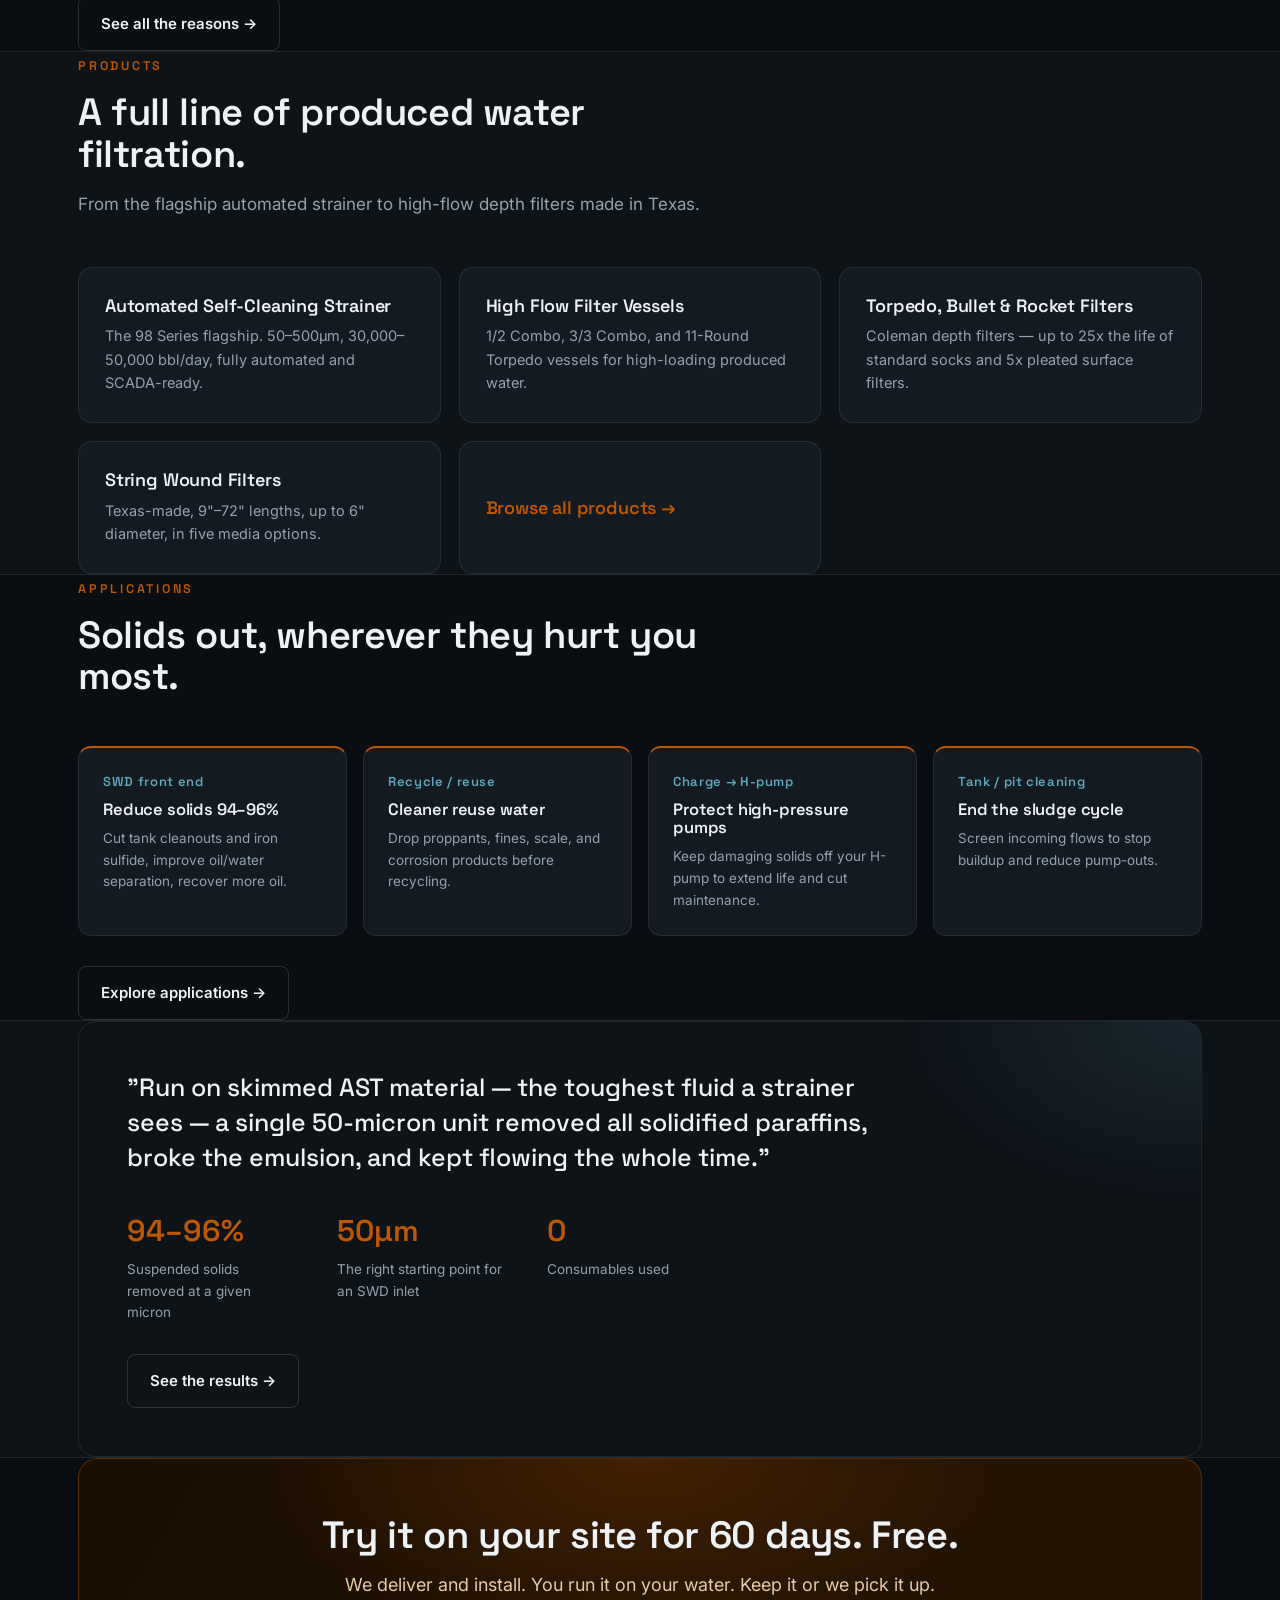
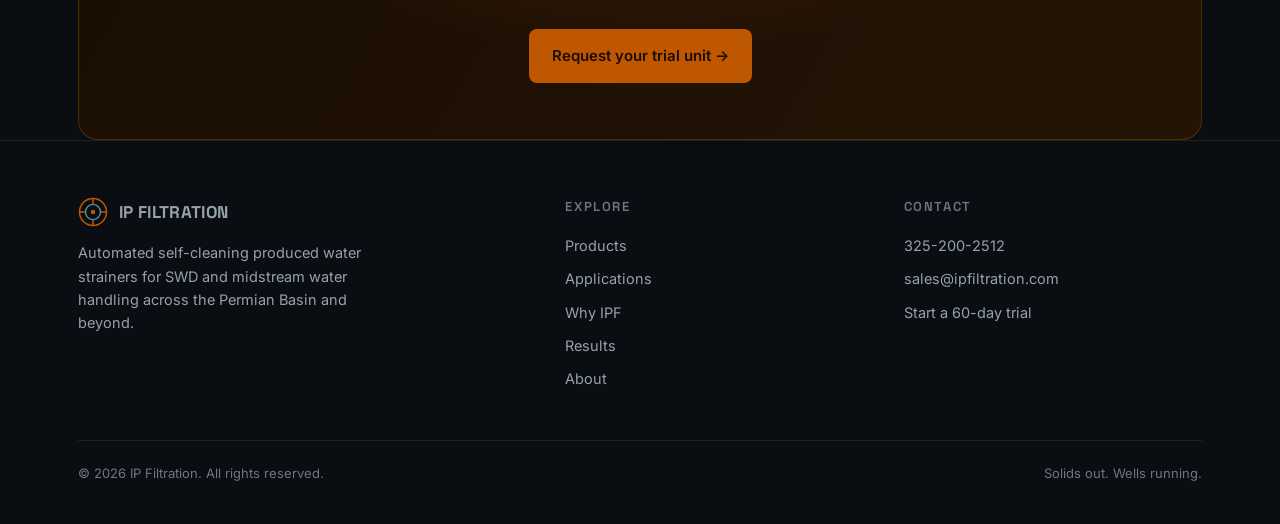
==== commit dccf7f3c: "Apply Otto review: single-unit story, remove BS&W, correct solids and flow-rate figures Co-Authored-" ====
--- a/index.html
+++ b/index.html
@@ -42,7 +42,7 @@
       </div>
       <div class="spec-strip">
         <div class="s"><span class="n">50–500µm</span><span class="l">Filtration range</span></div>
-        <div class="s"><span class="n">30,000</span><span class="l">bbl / day duplex</span></div>
+        <div class="s"><span class="n">30–50K</span><span class="l">bbl / day duplex</span></div>
         <div class="s"><span class="n">SS316</span><span class="l">ASME U-coded build</span></div>
         <div class="s"><span class="n">&gt;98%</span><span class="l">Uptime</span></div>
       </div>
@@ -71,10 +71,10 @@
 <!-- PROBLEM -->
 <div class="band"><section class="wrap" style="padding:72px 0">
   <div class="problem">
-    <div class="big">Solids in produced water are quietly costing you <b>tank cleanouts, acid jobs, pump failures, and lost injectivity.</b></div>
+    <div class="big">Solids coming into your SWD are quietly costing you <b>chemical, tank cleanouts, the skim oil you never recover, and lost injectivity.</b></div>
     <div>
-      <p>Bag filters blind off and need constant changeouts. Manual strainers mean a hand on location and a shutdown to clean. By the time injectivity drops, you're already paying for it.</p>
-      <p>IP Filtration removes the solids upstream — automatically, continuously, and without a single consumable to replace.</p>
+      <p>They show up as emulsion you have to chemically treat, sludge you pay a vacuum truck to haul off, oil that leaves with the water instead of going down the sales line, and an injection well that takes less every month.</p>
+      <p>IP Filtration pulls the solids out at the inlet — automatically, continuously, and without a single consumable to replace. Clean water goes to the well, and the oil stays sellable.</p>
     </div>
   </div>
 </section></div>
@@ -90,7 +90,7 @@
     <div class="vcard">
       <div class="ic"><svg width="22" height="22" viewBox="0 0 24 24" fill="none" stroke="currentColor" stroke-width="2"><path d="M12 2v6M12 16v6M2 12h6M16 12h6"/><circle cx="12" cy="12" r="4"/></svg></div>
       <h3>No plugged wells, no downtime</h3>
-      <p>Solids removed before they reach your pump or injection well. In duplex mode, one vessel cleans while the other runs.</p>
+      <p>Solids removed before they reach your pump or injection well. It does not backwash, so it keeps flowing clean while it cleans itself.</p>
     </div>
     <div class="vcard">
       <div class="ic"><svg width="22" height="22" viewBox="0 0 24 24" fill="none" stroke="currentColor" stroke-width="2"><path d="M3 6h18M3 12h18M3 18h18"/></svg></div>
@@ -114,11 +114,10 @@
     <p>From the flagship automated strainer to high-flow depth filters made in Texas.</p>
   </div>
   <div class="vgrid">
-    <a class="vcard" href="products.html#self-cleaning"><h3>Automated Self-Cleaning Strainer</h3><p>The 98 Series flagship. 50–500µm, up to 30,000 bbl/day, fully automated and SCADA-ready.</p></a>
+    <a class="vcard" href="products.html#self-cleaning"><h3>Automated Self-Cleaning Strainer</h3><p>The 98 Series flagship. 50–500µm, 30,000–50,000 bbl/day, fully automated and SCADA-ready.</p></a>
     <a class="vcard" href="products.html#vessels"><h3>High Flow Filter Vessels</h3><p>1/2 Combo, 3/3 Combo, and 11-Round Torpedo vessels for high-loading produced water.</p></a>
     <a class="vcard" href="products.html#high-flow"><h3>Torpedo, Bullet & Rocket Filters</h3><p>Coleman depth filters — up to 25x the life of standard socks and 5x pleated surface filters.</p></a>
     <a class="vcard" href="products.html#string-wound"><h3>String Wound Filters</h3><p>Texas-made, 9"–72" lengths, up to 6" diameter, in five media options.</p></a>
-    <a class="vcard" href="products.html#bsw"><h3>BS&amp;W Separation Units</h3><p>Basic sediment &amp; water separation to clean up crude and recover oil.</p></a>
     <a class="vcard" href="products.html" style="display:flex;align-items:center;color:var(--accent)"><h3 style="margin:0">Browse all products →</h3></a>
   </div>
 </section></div>
@@ -130,7 +129,7 @@
     <h2>Solids out, wherever they hurt you most.</h2>
   </div>
   <div class="apps">
-    <div class="app"><div class="um">SWD front end</div><h3>Reduce solids up to 90%</h3><p>Cut tank cleanouts and iron sulfide, improve oil/water separation, recover more oil.</p></div>
+    <div class="app"><div class="um">SWD front end</div><h3>Reduce solids 94–96%</h3><p>Cut tank cleanouts and iron sulfide, improve oil/water separation, recover more oil.</p></div>
     <div class="app"><div class="um">Recycle / reuse</div><h3>Cleaner reuse water</h3><p>Drop proppants, fines, scale, and corrosion products before recycling.</p></div>
     <div class="app"><div class="um">Charge → H-pump</div><h3>Protect high-pressure pumps</h3><p>Keep damaging solids off your H-pump to extend life and cut maintenance.</p></div>
     <div class="app"><div class="um">Tank / pit cleaning</div><h3>End the sludge cycle</h3><p>Screen incoming flows to stop buildup and reduce pump-outs.</p></div>
@@ -141,10 +140,10 @@
 <!-- RESULTS teaser -->
 <div class="band"><section class="wrap">
   <div class="proven">
-    <div class="q">"Two units in series — 300µm into 50µm — removed all solidified paraffins, broke emulsions, and filtered down to 50 microns, significantly improving fluid quality."</div>
+    <div class="q">"Run on skimmed AST material — the toughest fluid a strainer sees — a single 50-micron unit removed all solidified paraffins, broke the emulsion, and kept flowing the whole time."</div>
     <div class="res">
-      <div><div class="n">90%</div><div class="l">Suspended solids reduction, incl. iron sulfides</div></div>
-      <div><div class="n">50µm</div><div class="l">Final filtration on skimmed AST material</div></div>
+      <div><div class="n">94–96%</div><div class="l">Suspended solids removed at a given micron</div></div>
+      <div><div class="n">50µm</div><div class="l">The right starting point for an SWD inlet</div></div>
       <div><div class="n">0</div><div class="l">Consumables used</div></div>
     </div>
     <div style="position:relative;margin-top:30px"><a href="results.html" class="btn btn-ghost">See the results →</a></div>
--- a/styles.css
+++ b/styles.css
@@ -98,7 +98,7 @@
 .prow:last-child{border-bottom:none}
 .prow.rev .pimg{order:-1}
 .prow h2{font-size:30px;margin:12px 0 14px}
-.prow p{color:var(--muted);font-size:16px}
+.prow p{color:var(--muted);font-size:16px;margin:0 0 14px}
 .pimg{background:linear-gradient(160deg,var(--surface-2),var(--surface));border:1px solid var(--line);border-radius:16px;min-height:240px;display:flex;align-items:center;justify-content:center;color:var(--muted-2);padding:30px}
 .chips{display:flex;flex-wrap:wrap;gap:10px;margin-top:18px}
 .chip{font-size:13px;color:var(--muted);border:1px solid var(--line-2);border-radius:20px;padding:6px 13px}
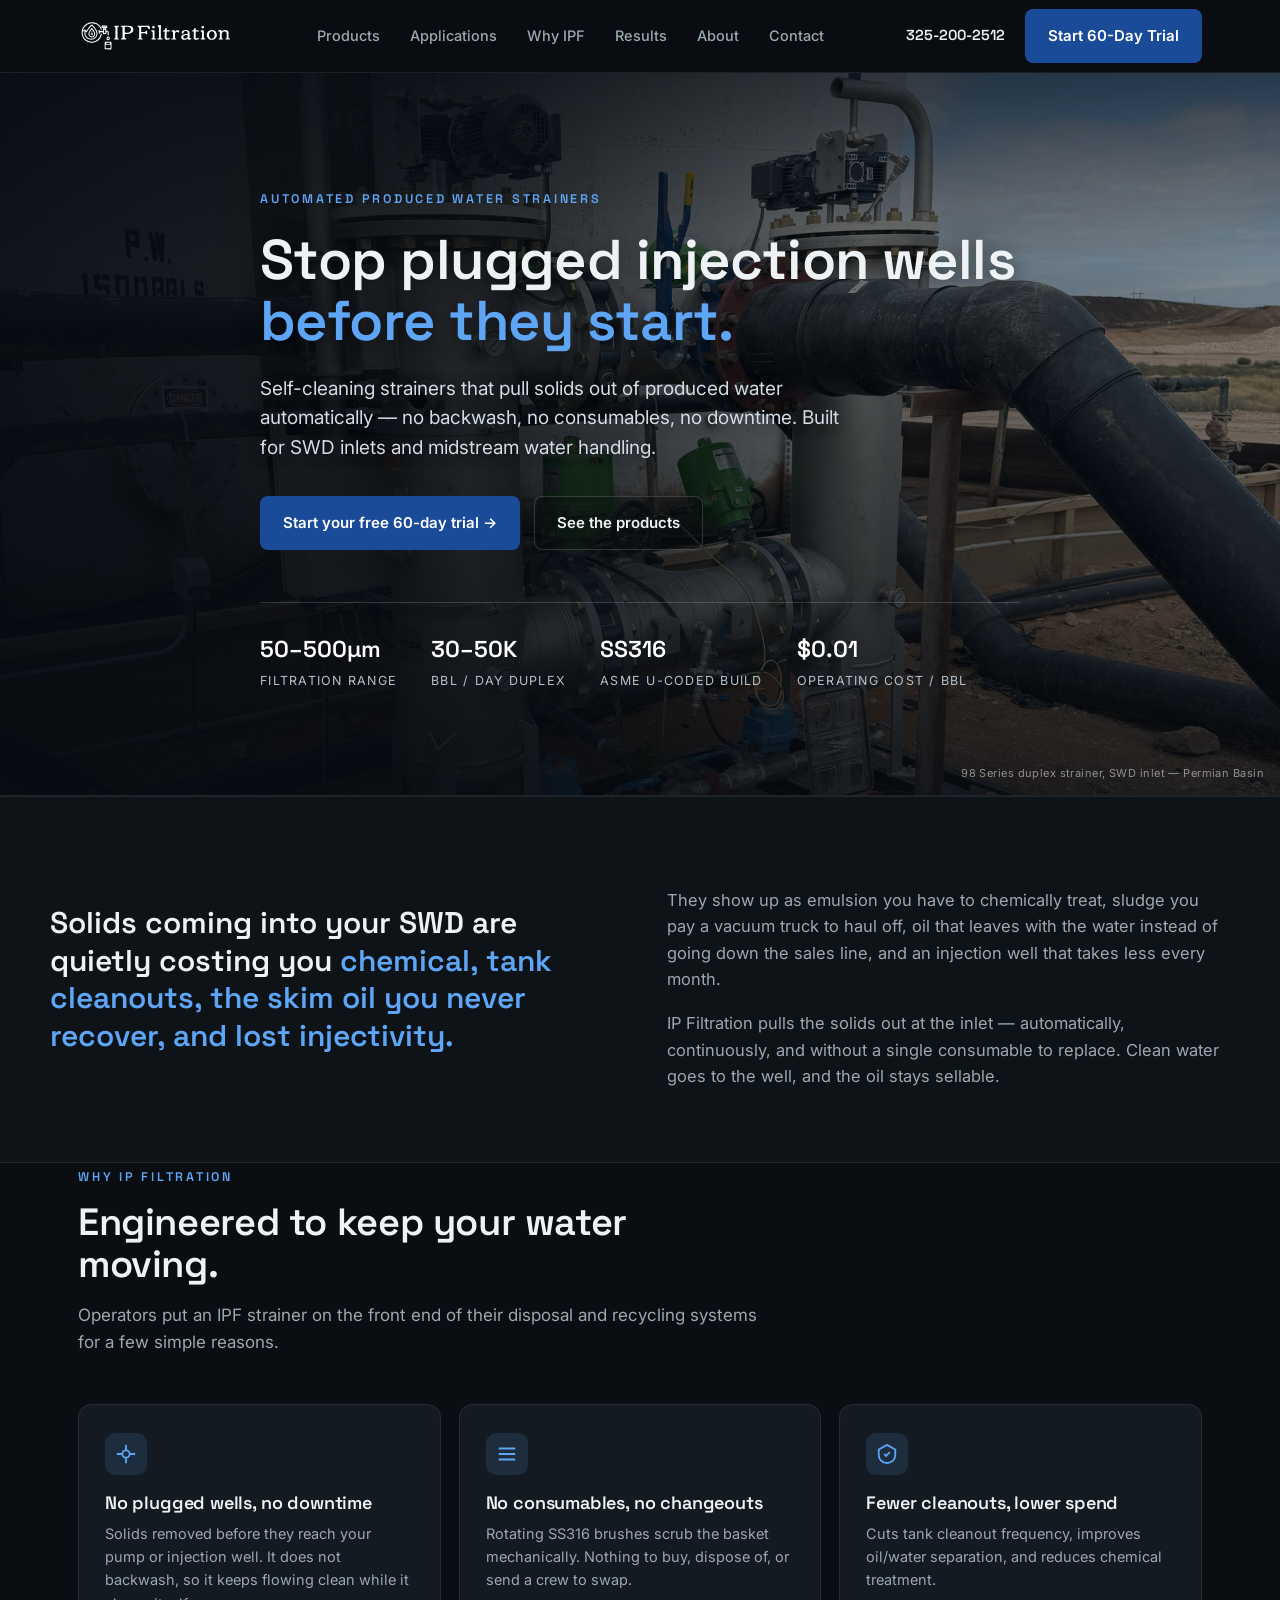
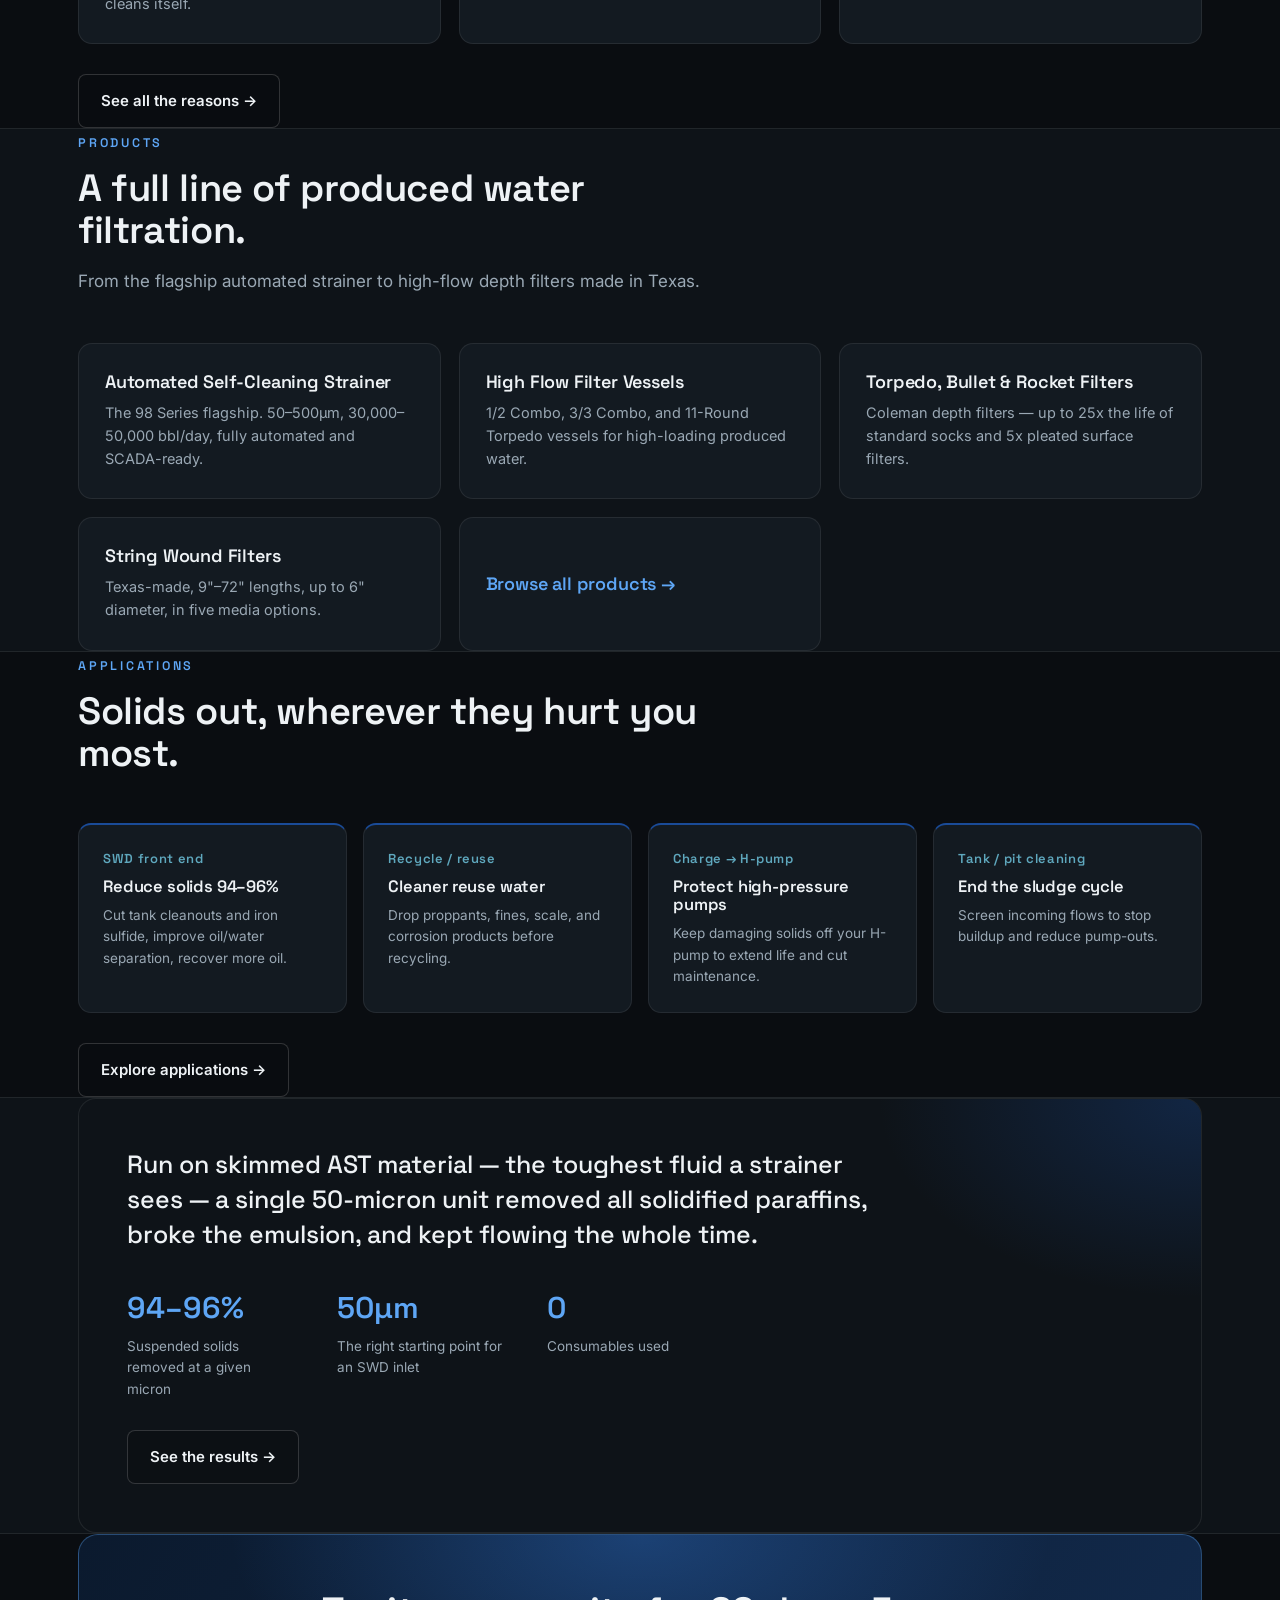
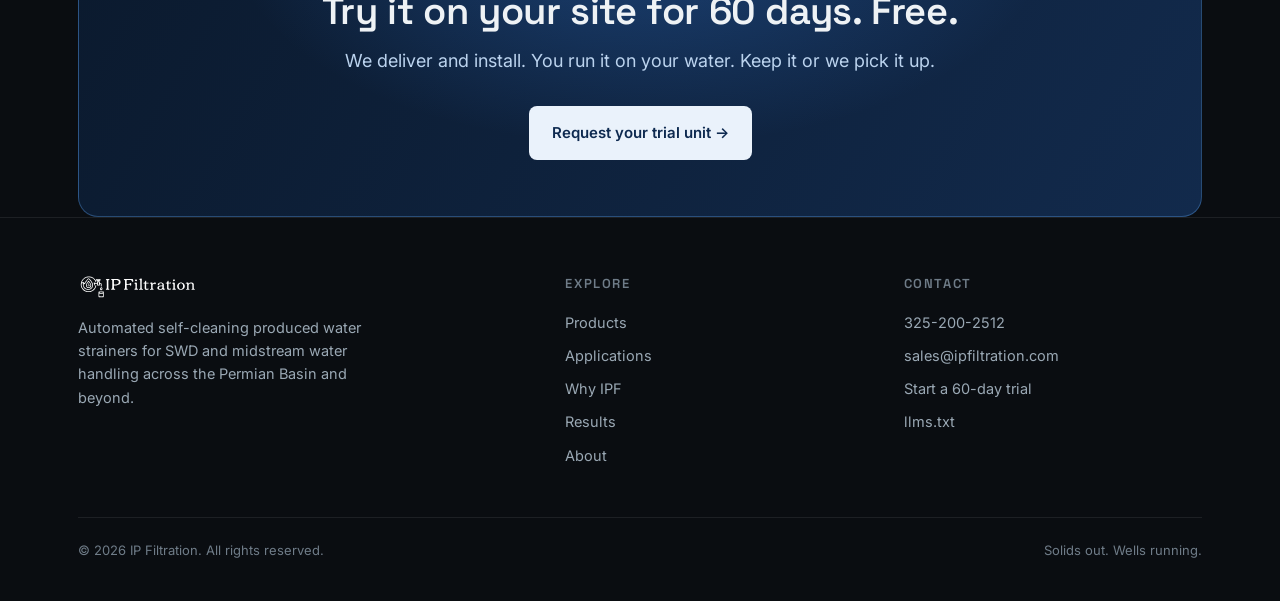
==== commit 0b91be30: "Rebrand to IPF blue, real logo, field-photo hero; add llms.txt, JSON-LD, spec tables, FAQ; remove pl" ====
--- a/index.html
+++ b/index.html
@@ -3,21 +3,144 @@
 <head>
 <meta charset="UTF-8" />
 <meta name="viewport" content="width=device-width, initial-scale=1.0" />
-<title>IP Filtration | Automated Produced Water Strainers</title>
-<meta name="description" content="Automated self-cleaning produced water strainers for SWD and midstream water handling. Stop plugged injection wells before they start. No backwash. No consumables. No downtime." />
+<title>Automated Self-Cleaning Produced Water Strainers | IP Filtration</title>
+<meta name="description" content="The 98 Series duplex strainer removes 94-96% of suspended solids from produced water at 50-500 micron, up to 50,000 bbl/day, with no backwash and no consumables. Free 60-day on-site trial." />
 <link rel="preconnect" href="https://fonts.googleapis.com">
 <link rel="preconnect" href="https://fonts.gstatic.com" crossorigin>
 <link href="https://fonts.googleapis.com/css2?family=Inter:wght@400;500;600&family=Space+Grotesk:wght@500;600;700&display=swap" rel="stylesheet">
 <link rel="stylesheet" href="styles.css">
+<link rel="canonical" href="https://www.ipfiltration.com/">
+<link rel="icon" type="image/svg+xml" href="assets/favicon.svg">
+<link rel="apple-touch-icon" href="assets/favicon.svg">
+<meta name="theme-color" content="#1A4B98">
+<meta property="og:type" content="website">
+<meta property="og:site_name" content="IP Filtration">
+<meta property="og:title" content="Automated Self-Cleaning Produced Water Strainers | IP Filtration">
+<meta property="og:description" content="The 98 Series duplex strainer removes 94-96% of suspended solids from produced water at 50-500 micron, up to 50,000 bbl/day, with no backwash and no consumables. Free 60-day on-site trial.">
+<meta property="og:url" content="https://www.ipfiltration.com/">
+<meta property="og:image" content="https://www.ipfiltration.com/assets/hero-field.jpg">
+<meta name="twitter:card" content="summary_large_image">
+<script type="application/ld+json">
+{
+ "@context": "https://schema.org",
+ "@graph": [
+  {
+   "@type": [
+    "Organization",
+    "Manufacturer"
+   ],
+   "@id": "https://www.ipfiltration.com/#organization",
+   "name": "IP Filtration",
+   "alternateName": "IPF",
+   "url": "https://www.ipfiltration.com/",
+   "logo": {
+    "@type": "ImageObject",
+    "url": "https://www.ipfiltration.com/assets/ipf-logo-dark.svg"
+   },
+   "image": "https://www.ipfiltration.com/assets/hero-field.jpg",
+   "description": "IP Filtration manufactures automated self-cleaning produced water strainers for oilfield salt water disposal (SWD) and midstream water handling. The 98 Series duplex strainer removes solids from produced water at the inlet with no backwash and no consumables.",
+   "slogan": "Solids out. Wells running.",
+   "areaServed": [
+    {
+     "@type": "Place",
+     "name": "Permian Basin"
+    },
+    {
+     "@type": "Place",
+     "name": "Delaware Basin"
+    },
+    {
+     "@type": "Country",
+     "name": "United States"
+    }
+   ],
+   "knowsAbout": [
+    "Produced water filtration",
+    "Salt water disposal",
+    "Automated self-cleaning strainers",
+    "Oil and gas water handling",
+    "Water recycling and reuse",
+    "Emulsion separation",
+    "BS&W separation"
+   ],
+   "contactPoint": [
+    {
+     "@type": "ContactPoint",
+     "contactType": "sales",
+     "telephone": "+1-325-200-2512",
+     "email": "sales@ipfiltration.com",
+     "areaServed": "US",
+     "availableLanguage": "English"
+    }
+   ]
+  },
+  {
+   "@type": "WebSite",
+   "@id": "https://www.ipfiltration.com/#website",
+   "url": "https://www.ipfiltration.com/",
+   "name": "IP Filtration",
+   "publisher": {
+    "@id": "https://www.ipfiltration.com/#organization"
+   },
+   "inLanguage": "en-US"
+  },
+  {
+   "@type": "WebPage",
+   "@id": "https://www.ipfiltration.com/#webpage",
+   "url": "https://www.ipfiltration.com/",
+   "name": "IP Filtration | Automated Produced Water Strainers",
+   "isPartOf": {
+    "@id": "https://www.ipfiltration.com/#website"
+   },
+   "about": {
+    "@id": "https://www.ipfiltration.com/#organization"
+   },
+   "primaryImageOfPage": {
+    "@type": "ImageObject",
+    "url": "https://www.ipfiltration.com/assets/hero-field.jpg"
+   }
+  },
+  {
+   "@type": "ItemList",
+   "name": "IP Filtration product line",
+   "itemListElement": [
+    {
+     "@type": "ListItem",
+     "position": 1,
+     "url": "https://www.ipfiltration.com/products.html#self-cleaning",
+     "name": "98 Series Automated Self-Cleaning Strainer"
+    },
+    {
+     "@type": "ListItem",
+     "position": 2,
+     "url": "https://www.ipfiltration.com/products.html#vessels",
+     "name": "High Flow Filter Vessels"
+    },
+    {
+     "@type": "ListItem",
+     "position": 3,
+     "url": "https://www.ipfiltration.com/products.html#high-flow",
+     "name": "Torpedo, Bullet and Rocket Depth Filters"
+    },
+    {
+     "@type": "ListItem",
+     "position": 4,
+     "url": "https://www.ipfiltration.com/products.html#string-wound",
+     "name": "String Wound Filters"
+    }
+   ]
+  }
+ ]
+}
+</script>
 </head>
 <body>
 
 <header><div class="wrap nav">
-  <a class="brand" href="index.html">
-    <svg class="mark" viewBox="0 0 40 40" fill="none"><circle cx="20" cy="20" r="18" stroke="#BF5700" stroke-width="2"/><circle cx="20" cy="20" r="10" stroke="#5FA8BE" stroke-width="1.6"/><path d="M20 2v8M20 30v8M2 20h8M30 20h8" stroke="#BF5700" stroke-width="2"/><circle cx="20" cy="20" r="3" fill="#BF5700"/></svg>
-    IP&nbsp;FILTRATION
+  <a class="brand" href="index.html" aria-label="IP Filtration home">
+    <img src="assets/ipf-logo-light.svg" alt="IP Filtration" width="138" height="30">
   </a>
-  <nav class="navlinks">
+  <nav class="navlinks" aria-label="Primary">
     <a href="products.html">Products</a>
     <a href="applications.html">Applications</a>
     <a href="why-ip-filtration.html">Why IPF</a>
@@ -25,47 +148,35 @@
     <a href="about.html">About</a>
     <a href="contact.html">Contact</a>
   </nav>
-  <div class="navcta"><span class="phone">325-200-2512</span><a href="contact.html" class="btn btn-primary">Start 60-Day Trial</a></div>
+  <div class="navcta"><a class="phone" href="tel:+13252002512">325-200-2512</a><a href="contact.html" class="btn btn-primary">Start 60-Day Trial</a></div>
 </div></header>
 
 <!-- HERO -->
 <div class="hero">
-  <div class="grid-overlay"></div>
+  <div class="hero-photo">
+    <img src="assets/hero-field.jpg"
+         srcset="assets/hero-field-sm.jpg 1000w, assets/hero-field.jpg 2000w"
+         sizes="100vw"
+         alt="An IP Filtration automated self-cleaning duplex strainer skid piped into a 1,500-barrel produced water tank at a salt water disposal site in the Permian Basin"
+         width="2000" height="1333" fetchpriority="high" decoding="async">
+  </div>
+  <div class="hero-scrim"></div>
   <div class="wrap hero-inner">
-    <div>
-      <span class="eyebrow">Automated Produced Water Strainers</span>
-      <h1>Stop plugged injection wells <span class="hl">before they start.</span></h1>
-      <p class="lead">Self-cleaning strainers that pull solids out of produced water automatically — no backwash, no consumables, no downtime. Built for SWD inlets and midstream water handling.</p>
-      <div class="hero-cta">
-        <a href="contact.html" class="btn btn-primary">Start your free 60-day trial →</a>
-        <a href="products.html" class="btn btn-ghost">See the products</a>
-      </div>
-      <div class="spec-strip">
-        <div class="s"><span class="n">50–500µm</span><span class="l">Filtration range</span></div>
-        <div class="s"><span class="n">30–50K</span><span class="l">bbl / day duplex</span></div>
-        <div class="s"><span class="n">SS316</span><span class="l">ASME U-coded build</span></div>
-        <div class="s"><span class="n">&gt;98%</span><span class="l">Uptime</span></div>
-      </div>
-    </div>
-    <div class="hero-art">
-      <svg viewBox="0 0 360 360" fill="none">
-        <circle cx="180" cy="180" r="150" stroke="rgba(255,255,255,.10)" stroke-width="1.5"/>
-        <circle cx="180" cy="180" r="120" stroke="#5FA8BE" stroke-width="1.5" opacity=".5"/>
-        <g stroke="rgba(255,255,255,.14)" stroke-width="1">
-          <line x1="180" y1="60" x2="180" y2="300"/><line x1="60" y1="180" x2="300" y2="180"/>
-          <line x1="95" y1="95" x2="265" y2="265"/><line x1="265" y1="95" x2="95" y2="265"/>
-          <line x1="127" y1="68" x2="233" y2="292"/><line x1="292" y1="127" x2="68" y2="233"/>
-          <line x1="233" y1="68" x2="127" y2="292"/><line x1="68" y1="127" x2="292" y2="233"/>
-        </g>
-        <circle cx="180" cy="180" r="120" stroke="#BF5700" stroke-width="2" stroke-dasharray="6 10" opacity=".8"/>
-        <circle cx="180" cy="180" r="84" fill="rgba(191,87,0,.06)" stroke="#BF5700" stroke-width="1.5"/>
-        <g fill="#BF5700"><circle cx="150" cy="150" r="4"/><circle cx="205" cy="160" r="3"/><circle cx="170" cy="205" r="3.5"/><circle cx="210" cy="200" r="2.5"/><circle cx="160" cy="178" r="2.5"/></g>
-        <rect x="176" y="96" width="8" height="84" rx="4" fill="#5FA8BE"/>
-        <circle cx="180" cy="180" r="9" fill="#0A0D11" stroke="#BF5700" stroke-width="2.5"/>
-        <circle cx="180" cy="180" r="150" stroke="#BF5700" stroke-width="3" stroke-dasharray="30 320" opacity=".9"/>
-      </svg>
-    </div>
-  </div>
+    <span class="eyebrow">Automated Produced Water Strainers</span>
+    <h1>Stop plugged injection wells <span class="hl">before they start.</span></h1>
+    <p class="lead">Self-cleaning strainers that pull solids out of produced water automatically &mdash; no backwash, no consumables, no downtime. Built for SWD inlets and midstream water handling.</p>
+    <div class="hero-cta">
+      <a href="contact.html" class="btn btn-primary">Start your free 60-day trial &rarr;</a>
+      <a href="products.html" class="btn btn-ghost">See the products</a>
+    </div>
+    <div class="spec-strip">
+      <div class="s"><span class="n">50&ndash;500&micro;m</span><span class="l">Filtration range</span></div>
+      <div class="s"><span class="n">30&ndash;50K</span><span class="l">bbl / day duplex</span></div>
+      <div class="s"><span class="n">SS316</span><span class="l">ASME U-coded build</span></div>
+      <div class="s"><span class="n">$0.01</span><span class="l">Operating cost / bbl</span></div>
+    </div>
+  </div>
+  <span class="hero-credit">98 Series duplex strainer, SWD inlet &mdash; Permian Basin</span>
 </div>
 
 <!-- PROBLEM -->
@@ -140,7 +251,7 @@
 <!-- RESULTS teaser -->
 <div class="band"><section class="wrap">
   <div class="proven">
-    <div class="q">"Run on skimmed AST material — the toughest fluid a strainer sees — a single 50-micron unit removed all solidified paraffins, broke the emulsion, and kept flowing the whole time."</div>
+    <div class="q">Run on skimmed AST material &mdash; the toughest fluid a strainer sees &mdash; a single 50-micron unit removed all solidified paraffins, broke the emulsion, and kept flowing the whole time.</div>
     <div class="res">
       <div><div class="n">94–96%</div><div class="l">Suspended solids removed at a given micron</div></div>
       <div><div class="n">50µm</div><div class="l">The right starting point for an SWD inlet</div></div>
@@ -163,10 +274,7 @@
 <footer><div class="wrap">
   <div class="foot">
     <div>
-      <div class="brand" style="font-size:17px">
-        <svg class="mark" viewBox="0 0 40 40" fill="none"><circle cx="20" cy="20" r="18" stroke="#BF5700" stroke-width="2"/><circle cx="20" cy="20" r="10" stroke="#5FA8BE" stroke-width="1.6"/><path d="M20 2v8M20 30v8M2 20h8M30 20h8" stroke="#BF5700" stroke-width="2"/><circle cx="20" cy="20" r="3" fill="#BF5700"/></svg>
-        IP&nbsp;FILTRATION
-      </div>
+      <div class="brand"><img src="assets/ipf-logo-light.svg" alt="IP Filtration" width="120" height="26"></div>
       <p class="desc">Automated self-cleaning produced water strainers for SWD and midstream water handling across the Permian Basin and beyond.</p>
     </div>
     <div>
@@ -179,13 +287,14 @@
     </div>
     <div>
       <h4>Contact</h4>
-      <a href="tel:3252002512">325-200-2512</a>
+      <a href="tel:+13252002512">325-200-2512</a>
       <a href="mailto:sales@ipfiltration.com">sales@ipfiltration.com</a>
       <a href="contact.html">Start a 60-day trial</a>
+      <a href="llms.txt">llms.txt</a>
     </div>
   </div>
   <div class="foot-bottom">
-    <span>© 2026 IP Filtration. All rights reserved.</span>
+    <span>&copy; 2026 IP Filtration. All rights reserved.</span>
     <span>Solids out. Wells running.</span>
   </div>
 </div></footer>
--- a/styles.css
+++ b/styles.css
@@ -1,57 +1,77 @@
-/* IP Filtration — shared design system */
+/* IP Filtration — shared design system
+   Brand palette sampled from the 98 Series brochure + the IP Filtration logo.
+   --brand #1A4B98 is the exact blue used on the brochure banner and the vessels. */
 :root{
   --bg:#0A0D11; --bg-2:#0E1318; --surface:#131A21; --surface-2:#172029;
-  --line:rgba(255,255,255,.08); --line-2:rgba(255,255,255,.14);
-  --text:#EEF2F5; --muted:#94A2AE; --muted-2:#6B7884;
-  --accent:#BF5700; --accent-2:#D9670A; --steel:#5FA8BE;
+  --line:rgba(255,255,255,.08); --line-2:rgba(255,255,255,.16);
+  --text:#EEF2F5; --muted:#9AA8B4; --muted-2:#6F7C88;
+  --brand:#1A4B98;        /* logo / brochure blue — solid fills */
+  --brand-2:#245FBD;      /* hover */
+  --accent:#5EA6F5;       /* lifted blue — legible on dark */
+  --accent-soft:rgba(94,166,245,.13);
+  --steel:#5FA8BE;
   --maxw:1180px;
-  --sans:'Inter',system-ui,sans-serif; --display:'Space Grotesk',var(--sans);
+  --sans:'Inter',system-ui,-apple-system,sans-serif; --display:'Space Grotesk',var(--sans);
 }
 *{margin:0;padding:0;box-sizing:border-box}
 html{scroll-behavior:smooth}
 body{font-family:var(--sans);background:var(--bg);color:var(--text);line-height:1.6;-webkit-font-smoothing:antialiased}
 a{color:inherit;text-decoration:none}
+img{max-width:100%;display:block}
 .wrap{max-width:var(--maxw);margin:0 auto;padding:0 28px}
 .eyebrow{font-family:var(--display);font-size:12.5px;letter-spacing:.22em;text-transform:uppercase;color:var(--accent);font-weight:600}
 h1,h2,h3{font-family:var(--display);font-weight:600;line-height:1.1;letter-spacing:-.01em}
+.sr-only{position:absolute;width:1px;height:1px;padding:0;margin:-1px;overflow:hidden;clip:rect(0,0,0,0);white-space:nowrap;border:0}
 .btn{display:inline-flex;align-items:center;gap:9px;font-weight:600;font-size:15px;padding:14px 22px;border-radius:8px;transition:.18s;cursor:pointer;border:1px solid transparent}
-.btn-primary{background:var(--accent);color:#1A0E03}
-.btn-primary:hover{background:var(--accent-2);transform:translateY(-1px)}
-.btn-ghost{border-color:var(--line-2);color:var(--text)}
+.btn-primary{background:var(--brand);color:#fff}
+.btn-primary:hover{background:var(--brand-2);transform:translateY(-1px)}
+.btn-ghost{border-color:var(--line-2);color:var(--text);background:rgba(10,13,17,.35)}
 .btn-ghost:hover{border-color:var(--accent);color:var(--accent)}
 
 /* NAV */
-header{position:sticky;top:0;z-index:50;background:rgba(10,13,17,.82);backdrop-filter:blur(12px);border-bottom:1px solid var(--line)}
-.nav{display:flex;align-items:center;justify-content:space-between;height:70px}
-.brand{display:flex;align-items:center;gap:11px;font-family:var(--display);font-weight:700;font-size:18px;letter-spacing:.02em}
-.brand .mark{width:30px;height:30px;flex:none}
+header{position:sticky;top:0;z-index:50;background:rgba(10,13,17,.86);backdrop-filter:blur(12px);border-bottom:1px solid var(--line)}
+.nav{display:flex;align-items:center;justify-content:space-between;height:72px;gap:24px}
+.brand{display:flex;align-items:center;flex:none}
+.brand img{height:34px;width:auto}
 .navlinks{display:flex;gap:30px;font-size:14.5px;color:var(--muted);font-weight:500}
 .navlinks a:hover,.navlinks a.active{color:var(--text)}
 .navlinks a.active{color:var(--accent)}
 .navcta{display:flex;align-items:center;gap:20px}
 .phone{font-family:var(--display);font-weight:600;font-size:14.5px;color:var(--text)}
-@media(max-width:900px){.navlinks,.phone{display:none}}
-
-/* HERO (home) */
-.hero{position:relative;overflow:hidden;border-bottom:1px solid var(--line);
-  background:radial-gradient(900px 520px at 82% -8%,rgba(191,87,0,.16),transparent 60%),radial-gradient(700px 600px at 0% 100%,rgba(95,168,190,.10),transparent 55%),var(--bg)}
-.grid-overlay{position:absolute;inset:0;background-image:linear-gradient(var(--line) 1px,transparent 1px),linear-gradient(90deg,var(--line) 1px,transparent 1px);background-size:46px 46px;mask-image:radial-gradient(700px 500px at 70% 20%,#000,transparent 75%);opacity:.5}
-.hero-inner{position:relative;display:grid;grid-template-columns:1.15fr .85fr;gap:40px;align-items:center;padding:84px 0 88px}
-.hero h1{font-size:58px;margin:18px 0 22px}
+@media(max-width:900px){
+  .phone{display:none}
+  .nav{height:auto;padding:12px 0;flex-wrap:wrap;gap:12px}
+  .brand img{height:30px}
+  .navlinks{order:3;width:100%;gap:22px;font-size:14px;overflow-x:auto;padding-bottom:2px;scrollbar-width:none;-webkit-overflow-scrolling:touch}
+  .navlinks::-webkit-scrollbar{display:none}
+  .navlinks a{white-space:nowrap}
+  .navcta .btn{padding:11px 15px;font-size:14px;white-space:nowrap}
+}
+
+/* HERO (home) — full-bleed field photograph */
+.hero{position:relative;overflow:hidden;border-bottom:1px solid var(--line);background:var(--bg)}
+.hero-photo{position:absolute;inset:0;z-index:0}
+.hero-photo img{width:100%;height:100%;object-fit:cover;object-position:50% 46%}
+.hero-scrim{position:absolute;inset:0;z-index:1;
+  background:linear-gradient(100deg,rgba(6,10,16,.95) 0%,rgba(6,10,16,.86) 34%,rgba(6,10,16,.55) 62%,rgba(6,10,16,.42) 100%),
+             linear-gradient(to bottom,rgba(6,10,16,.55) 0%,rgba(6,10,16,0) 26%,rgba(6,10,16,.72) 100%)}
+.hero-inner{position:relative;z-index:2;padding:112px 0 104px;max-width:760px}
+.hero h1{font-size:56px;margin:18px 0 22px;text-shadow:0 2px 22px rgba(0,0,0,.55)}
 .hero h1 .hl{color:var(--accent)}
-.hero p.lead{font-size:19px;color:var(--muted);max-width:560px;line-height:1.55}
+.hero p.lead{font-size:19px;color:#D3DCE4;max-width:600px;line-height:1.55;text-shadow:0 1px 14px rgba(0,0,0,.6)}
 .hero-cta{display:flex;gap:14px;margin-top:34px;flex-wrap:wrap}
-.spec-strip{display:flex;gap:30px;margin-top:46px;flex-wrap:wrap}
+.spec-strip{display:flex;gap:34px;margin-top:52px;flex-wrap:wrap;padding-top:28px;border-top:1px solid rgba(255,255,255,.16)}
 .spec-strip .s{display:flex;flex-direction:column}
-.spec-strip .n{font-family:var(--display);font-size:23px;font-weight:600;color:var(--text)}
-.spec-strip .l{font-size:12.5px;color:var(--muted-2);text-transform:uppercase;letter-spacing:.1em;margin-top:3px}
-.hero-art{display:flex;justify-content:center}
-.hero-art svg{width:100%;max-width:380px;height:auto}
-@media(max-width:980px){.hero-inner{grid-template-columns:1fr}.hero-art{display:none}.hero h1{font-size:44px}}
+.spec-strip .n{font-family:var(--display);font-size:23px;font-weight:600;color:#fff}
+.spec-strip .l{font-size:12.5px;color:#B4C0CB;text-transform:uppercase;letter-spacing:.1em;margin-top:3px}
+.hero-credit{position:absolute;z-index:2;right:16px;bottom:12px;font-size:11px;color:rgba(255,255,255,.5);letter-spacing:.04em}
+@media(max-width:980px){.hero h1{font-size:42px}.hero-inner{padding:80px 0 72px}
+  .hero-scrim{background:linear-gradient(100deg,rgba(6,10,16,.90) 0%,rgba(6,10,16,.82) 55%,rgba(6,10,16,.62) 100%),linear-gradient(to bottom,rgba(6,10,16,.38),rgba(6,10,16,.72))}}
+@media(max-width:680px){.hero h1{font-size:34px}}
 
 /* PAGE HERO (inner pages) */
 .pagehero{position:relative;overflow:hidden;border-bottom:1px solid var(--line);
-  background:radial-gradient(800px 400px at 85% -20%,rgba(191,87,0,.13),transparent 60%),var(--bg)}
+  background:radial-gradient(820px 420px at 85% -20%,rgba(26,75,152,.42),transparent 62%),var(--bg)}
 .pagehero .wrap{padding:72px 0 60px;position:relative}
 .pagehero h1{font-size:48px;margin:16px 0 18px;max-width:760px}
 .pagehero p{font-size:18px;color:var(--muted);max-width:640px}
@@ -62,7 +82,7 @@
 .sec-head{max-width:680px;margin-bottom:48px}
 .sec-head h2{font-size:38px;margin:14px 0 16px}
 .sec-head p{color:var(--muted);font-size:17px}
-@media(max-width:680px){.sec-head h2{font-size:30px}.hero h1{font-size:36px}}
+@media(max-width:680px){.sec-head h2{font-size:30px}}
 
 /* BAND */
 .band{background:var(--bg-2);border-top:1px solid var(--line);border-bottom:1px solid var(--line)}
@@ -78,7 +98,7 @@
 @media(max-width:560px){.vgrid{grid-template-columns:1fr}}
 .vcard{background:var(--surface);border:1px solid var(--line);border-radius:14px;padding:28px 26px;transition:.2s}
 .vcard:hover{border-color:var(--line-2);background:var(--surface-2);transform:translateY(-2px)}
-.vcard .ic{width:42px;height:42px;border-radius:10px;background:rgba(191,87,0,.12);display:flex;align-items:center;justify-content:center;margin-bottom:18px;color:var(--accent)}
+.vcard .ic{width:42px;height:42px;border-radius:10px;background:var(--accent-soft);display:flex;align-items:center;justify-content:center;margin-bottom:18px;color:var(--accent)}
 .vcard h3{font-size:18px;margin-bottom:9px}
 .vcard p{color:var(--muted);font-size:14.5px}
 
@@ -93,28 +113,41 @@
 .speclist li b{color:var(--text);font-weight:500}
 @media(max-width:840px){.split{grid-template-columns:1fr;gap:30px}.split.rev .txt{order:0}}
 
-/* PRODUCT ROWS (products page) */
+/* PRODUCT ROWS */
 .prow{display:grid;grid-template-columns:1fr 1fr;gap:48px;align-items:center;padding:54px 0;border-bottom:1px solid var(--line)}
 .prow:last-child{border-bottom:none}
 .prow.rev .pimg{order:-1}
 .prow h2{font-size:30px;margin:12px 0 14px}
 .prow p{color:var(--muted);font-size:16px;margin:0 0 14px}
-.pimg{background:linear-gradient(160deg,var(--surface-2),var(--surface));border:1px solid var(--line);border-radius:16px;min-height:240px;display:flex;align-items:center;justify-content:center;color:var(--muted-2);padding:30px}
+.pimg{background:linear-gradient(160deg,var(--surface-2),var(--surface));border:1px solid var(--line);border-radius:16px;min-height:240px;display:flex;align-items:center;justify-content:center;color:var(--muted-2);padding:30px;overflow:hidden}
+.pimg.photo{padding:0}
+.pimg.photo img{width:100%;height:100%;object-fit:cover;border-radius:16px}
 .chips{display:flex;flex-wrap:wrap;gap:10px;margin-top:18px}
 .chip{font-size:13px;color:var(--muted);border:1px solid var(--line-2);border-radius:20px;padding:6px 13px}
 .chip b{color:var(--text);font-weight:500}
 @media(max-width:820px){.prow{grid-template-columns:1fr;gap:24px}.prow.rev .pimg{order:0}}
 
+/* SPEC TABLE — machine-readable, comparison-friendly */
+.tablewrap{overflow-x:auto;border:1px solid var(--line);border-radius:14px;background:var(--surface)}
+table.spec{width:100%;border-collapse:collapse;font-size:14.5px;min-width:560px}
+table.spec caption{text-align:left;padding:22px 24px 0;font-family:var(--display);font-weight:600;font-size:17px;color:var(--text)}
+table.spec th,table.spec td{text-align:left;padding:13px 24px;border-bottom:1px solid var(--line);vertical-align:top}
+table.spec thead th{font-family:var(--display);font-size:12px;letter-spacing:.12em;text-transform:uppercase;color:var(--muted-2);font-weight:600;background:var(--bg-2)}
+table.spec tbody th{font-weight:500;color:var(--text);width:34%}
+table.spec td{color:var(--muted)}
+table.spec tbody tr:last-child th,table.spec tbody tr:last-child td{border-bottom:none}
+table.spec tbody tr:hover{background:rgba(94,166,245,.045)}
+
 /* APPLICATIONS */
 .apps{display:grid;grid-template-columns:repeat(4,1fr);gap:16px}
 @media(max-width:900px){.apps{grid-template-columns:1fr 1fr}}
 @media(max-width:520px){.apps{grid-template-columns:1fr}}
-.app{background:var(--surface);border:1px solid var(--line);border-radius:13px;padding:24px;border-top:2px solid var(--accent)}
+.app{background:var(--surface);border:1px solid var(--line);border-radius:13px;padding:24px;border-top:2px solid var(--brand)}
 .app .um{font-family:var(--display);font-size:13px;color:var(--steel);font-weight:600;letter-spacing:.05em}
 .app h3{font-size:16.5px;margin:8px 0 9px}
 .app p{color:var(--muted);font-size:13.5px}
 
-/* APP DETAIL (applications page) */
+/* APP DETAIL */
 .appdetail{display:grid;grid-template-columns:repeat(2,1fr);gap:20px}
 @media(max-width:760px){.appdetail{grid-template-columns:1fr}}
 .adcard{background:var(--surface);border:1px solid var(--line);border-radius:16px;padding:34px;transition:.2s}
@@ -125,7 +158,7 @@
 
 /* PROVEN */
 .proven{background:var(--bg-2);border:1px solid var(--line);border-radius:18px;padding:48px;position:relative;overflow:hidden}
-.proven:before{content:"";position:absolute;inset:0;background:radial-gradient(500px 300px at 100% 0%,rgba(95,168,190,.12),transparent 60%)}
+.proven:before{content:"";position:absolute;inset:0;background:radial-gradient(520px 320px at 100% 0%,rgba(26,75,152,.34),transparent 62%)}
 .proven .q{position:relative;font-family:var(--display);font-size:25px;font-weight:500;line-height:1.4;max-width:760px}
 .proven .res{position:relative;display:flex;gap:40px;margin-top:32px;flex-wrap:wrap}
 .proven .res .n{font-family:var(--display);font-size:30px;font-weight:600;color:var(--accent)}
@@ -138,17 +171,22 @@
 .statcard .n{font-family:var(--display);font-size:34px;font-weight:600;color:var(--accent)}
 .statcard .l{font-size:13.5px;color:var(--muted);margin-top:8px}
 
-/* TESTIMONIALS */
-.tgrid{display:grid;grid-template-columns:repeat(2,1fr);gap:20px}
-@media(max-width:760px){.tgrid{grid-template-columns:1fr}}
-.tcard{background:var(--surface);border:1px solid var(--line);border-radius:16px;padding:34px}
-.tcard .quote{font-size:18px;line-height:1.55;color:var(--text)}
-.tcard .who{margin-top:22px;display:flex;align-items:center;gap:13px}
-.tcard .who .av{width:40px;height:40px;border-radius:50%;background:rgba(191,87,0,.14);color:var(--accent);display:flex;align-items:center;justify-content:center;font-family:var(--display);font-weight:600;font-size:15px}
-.tcard .who .nm{font-weight:600;font-size:14.5px}
-.tcard .who .rl{font-size:13px;color:var(--muted)}
-
-/* CONTENT (about / prose) */
+/* FIGURE / proof photo */
+.figure{border:1px solid var(--line);border-radius:16px;overflow:hidden;background:var(--surface)}
+.figure img{width:100%;height:auto;max-height:560px;object-fit:cover;object-position:50% 45%}
+.figure figcaption{padding:16px 22px;font-size:13.5px;color:var(--muted);border-top:1px solid var(--line)}
+
+/* FAQ */
+.faq{display:grid;gap:12px;max-width:860px}
+.faq details{background:var(--surface);border:1px solid var(--line);border-radius:12px;padding:20px 24px}
+.faq details[open]{border-color:var(--line-2);background:var(--surface-2)}
+.faq summary{cursor:pointer;font-family:var(--display);font-weight:600;font-size:17px;list-style:none;display:flex;justify-content:space-between;gap:18px;align-items:center}
+.faq summary::-webkit-details-marker{display:none}
+.faq summary:after{content:"+";color:var(--accent);font-size:22px;font-weight:400;line-height:1;flex:none}
+.faq details[open] summary:after{content:"–"}
+.faq details p{color:var(--muted);font-size:15px;margin-top:14px}
+
+/* CONTENT */
 .prose{max-width:760px}
 .prose p{color:var(--muted);font-size:17px;margin-bottom:20px;line-height:1.7}
 .prose h2{font-size:28px;margin:40px 0 16px}
@@ -162,24 +200,25 @@
 .contactgrid{display:grid;grid-template-columns:1fr 1.1fr;gap:54px;align-items:start}
 @media(max-width:820px){.contactgrid{grid-template-columns:1fr;gap:36px}}
 .cinfo .row{display:flex;gap:14px;align-items:flex-start;margin-bottom:24px}
-.cinfo .row .ic{width:44px;height:44px;flex:none;border-radius:11px;background:rgba(191,87,0,.12);color:var(--accent);display:flex;align-items:center;justify-content:center}
+.cinfo .row .ic{width:44px;height:44px;flex:none;border-radius:11px;background:var(--accent-soft);color:var(--accent);display:flex;align-items:center;justify-content:center}
 .cinfo .row .lbl{font-size:13px;color:var(--muted-2);text-transform:uppercase;letter-spacing:.08em}
 .cinfo .row .val{font-size:17px;color:var(--text);margin-top:3px}
 .form{background:var(--surface);border:1px solid var(--line);border-radius:18px;padding:36px}
 .form .fr{margin-bottom:18px}
 .form label{display:block;font-size:13.5px;color:var(--muted);margin-bottom:8px}
 .form input,.form textarea,.form select{width:100%;background:var(--bg);border:1px solid var(--line-2);border-radius:9px;padding:13px 15px;color:var(--text);font-family:var(--sans);font-size:15px;transition:.15s}
-.form input:focus,.form textarea:focus,.form select:focus{outline:none;border-color:var(--accent)}
+.form input:focus,.form textarea:focus,.form select:focus{outline:none;border-color:var(--accent);box-shadow:0 0 0 3px rgba(94,166,245,.18)}
 .form .two{display:grid;grid-template-columns:1fr 1fr;gap:16px}
 @media(max-width:520px){.form .two{grid-template-columns:1fr}}
 .form button{width:100%;margin-top:6px}
 
 /* CTA band */
-.ctaband{background:linear-gradient(120deg,#1A0E03,#241405);border:1px solid rgba(191,87,0,.35);border-radius:20px;padding:56px;text-align:center;position:relative;overflow:hidden}
-.ctaband:before{content:"";position:absolute;inset:0;background:radial-gradient(600px 300px at 50% 0%,rgba(191,87,0,.22),transparent 65%)}
+.ctaband{background:linear-gradient(120deg,#0B1A2E,#122A4C);border:1px solid rgba(94,166,245,.34);border-radius:20px;padding:56px;text-align:center;position:relative;overflow:hidden}
+.ctaband:before{content:"";position:absolute;inset:0;background:radial-gradient(620px 320px at 50% 0%,rgba(46,110,196,.42),transparent 66%)}
 .ctaband h2{position:relative;font-size:38px;margin-bottom:14px}
-.ctaband p{position:relative;color:#E7C9A7;font-size:18px;margin-bottom:30px}
-.ctaband .btn-primary{position:relative}
+.ctaband p{position:relative;color:#BBD3EE;font-size:18px;margin-bottom:30px}
+.ctaband .btn-primary{position:relative;background:#EAF2FB;color:#0E2A50}
+.ctaband .btn-primary:hover{background:#fff;color:#0A1F3C}
 @media(max-width:680px){.ctaband{padding:38px 24px}.ctaband h2{font-size:28px}}
 
 /* FOOTER */
@@ -188,6 +227,7 @@
 .foot h4{font-family:var(--display);font-size:13px;letter-spacing:.12em;text-transform:uppercase;color:var(--muted-2);margin-bottom:16px;font-weight:600}
 .foot a{display:block;color:var(--muted);font-size:14.5px;margin-bottom:10px}
 .foot a:hover{color:var(--accent)}
-.foot .desc{font-size:14.5px;max-width:300px;margin-top:14px;line-height:1.6}
+.foot .desc{font-size:14.5px;max-width:320px;margin-top:16px;line-height:1.6}
+.foot .brand img{height:26px}
 .foot-bottom{border-top:1px solid var(--line);margin-top:40px;padding-top:22px;display:flex;justify-content:space-between;font-size:13px;color:var(--muted-2);flex-wrap:wrap;gap:10px}
 @media(max-width:780px){.foot{grid-template-columns:1fr 1fr}}
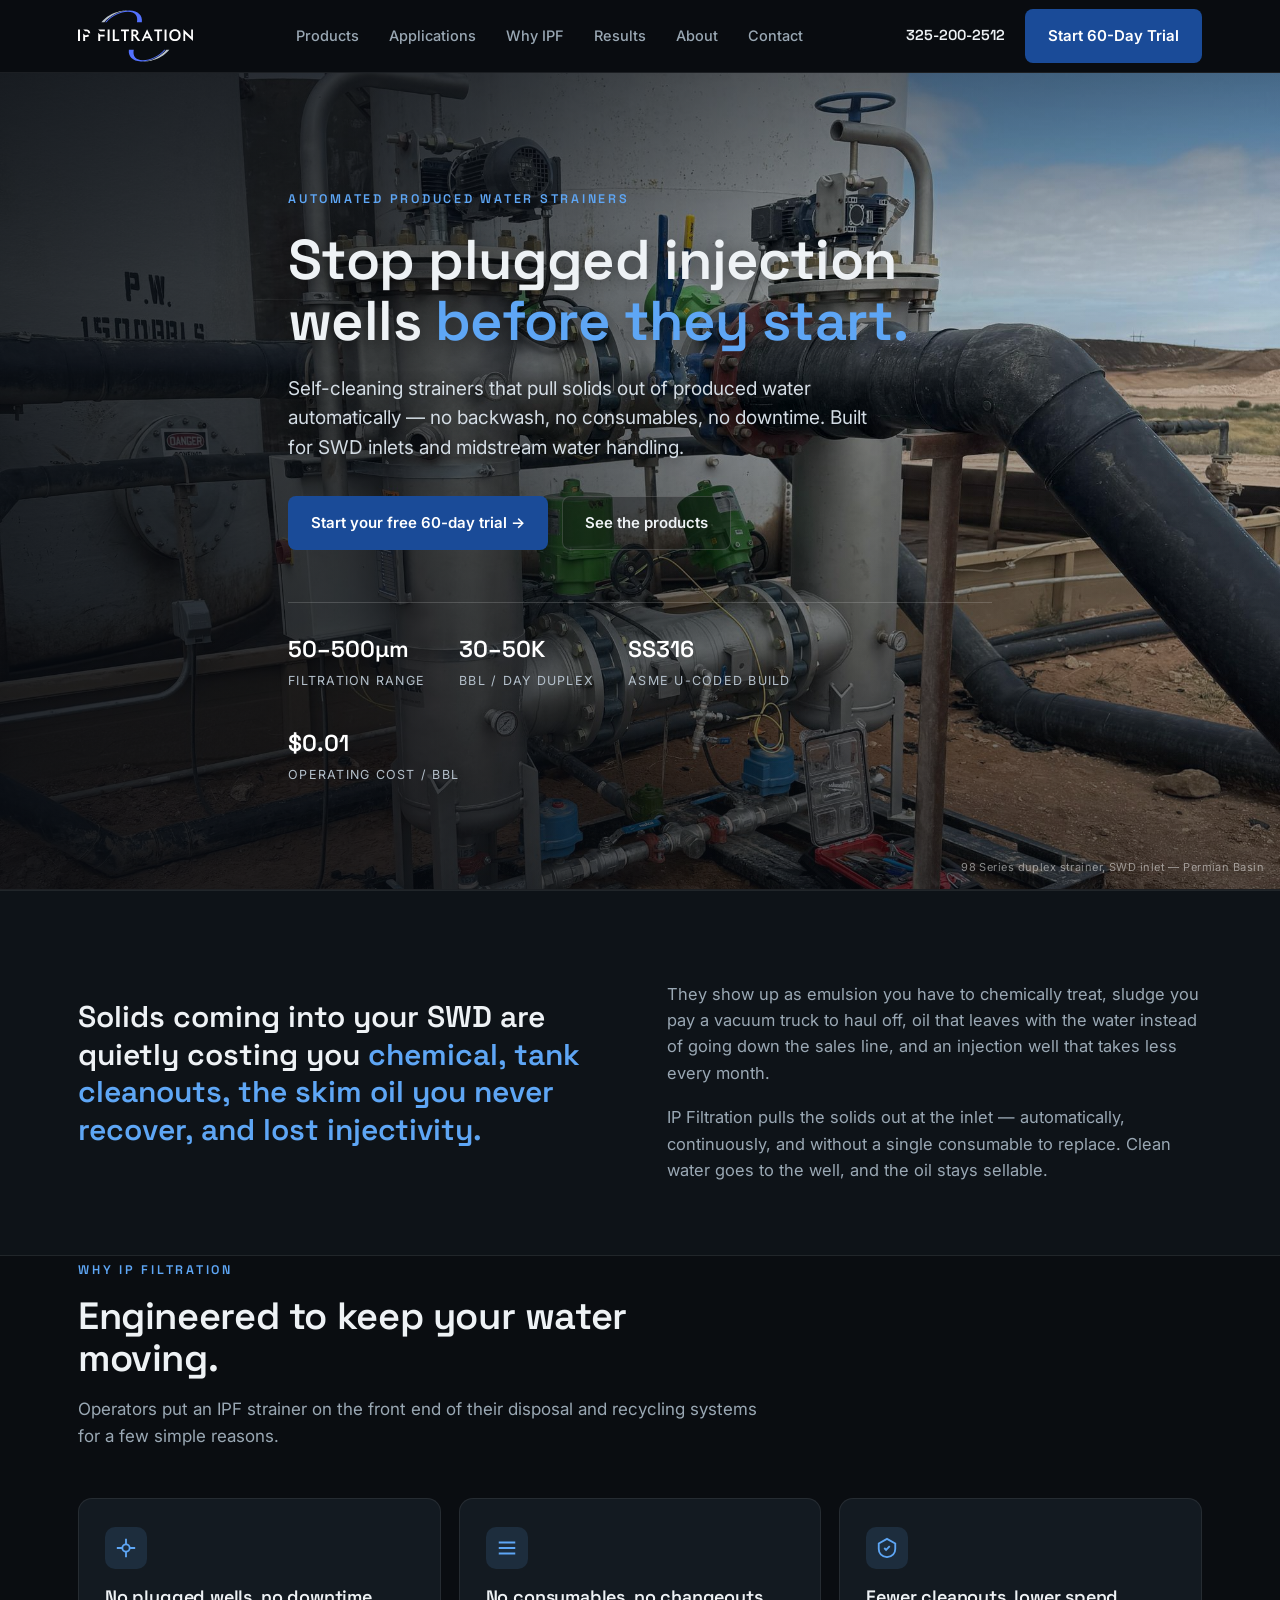
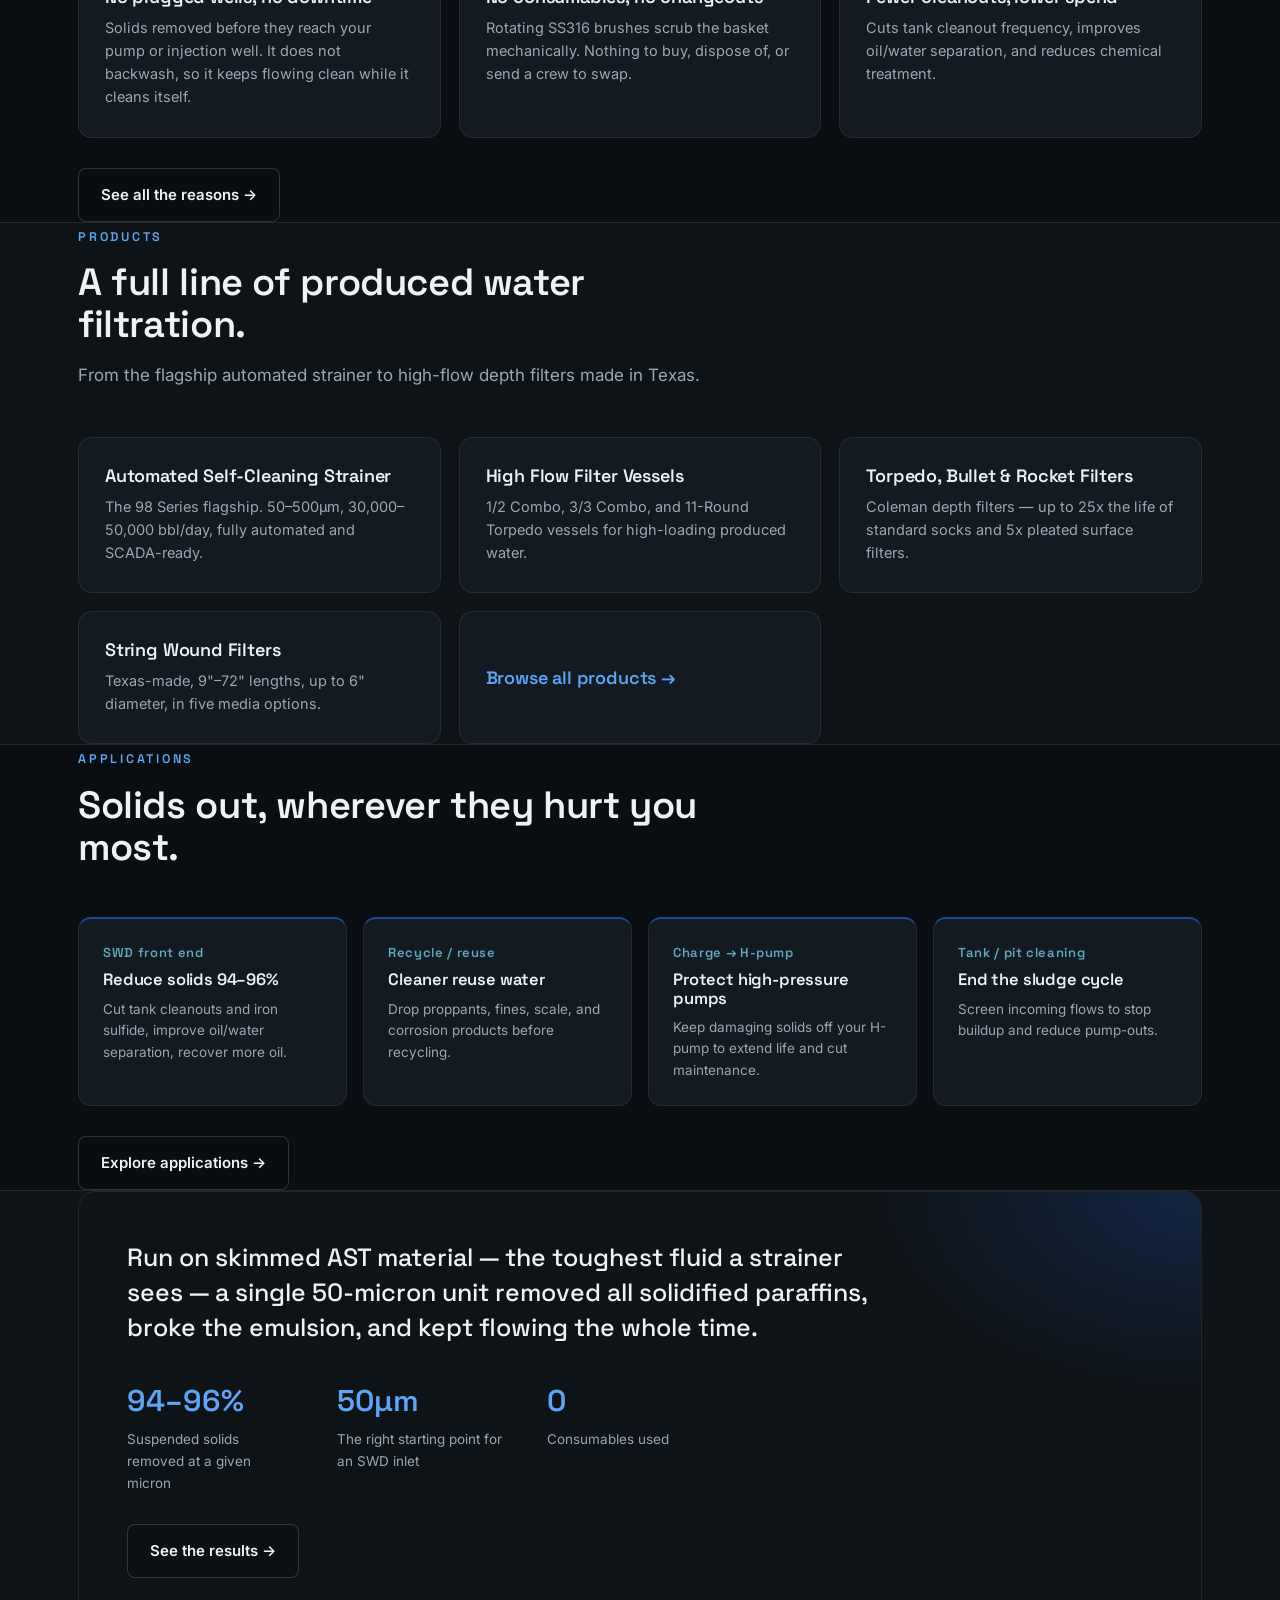
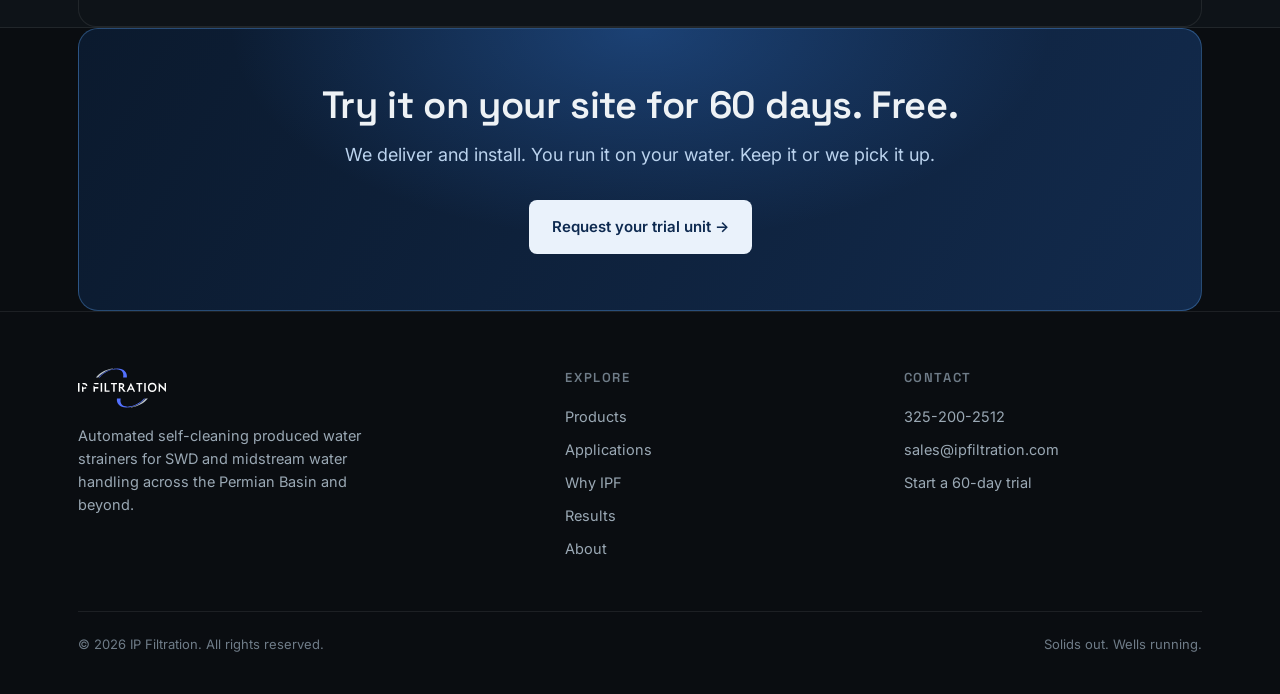
==== commit 86a3cab2: "Wallen 9/7 punch list: real logo, white-card product photo, form default, hero scrim, mobile gutters" ====
--- a/index.html
+++ b/index.html
@@ -9,6 +9,7 @@
 <link rel="preconnect" href="https://fonts.gstatic.com" crossorigin>
 <link href="https://fonts.googleapis.com/css2?family=Inter:wght@400;500;600&family=Space+Grotesk:wght@500;600;700&display=swap" rel="stylesheet">
 <link rel="stylesheet" href="styles.css">
+<link rel="alternate" type="text/plain" href="llms.txt" title="llms.txt">
 <link rel="canonical" href="https://www.ipfiltration.com/">
 <link rel="icon" type="image/svg+xml" href="assets/favicon.svg">
 <link rel="apple-touch-icon" href="assets/favicon.svg">
@@ -138,7 +139,7 @@
 
 <header><div class="wrap nav">
   <a class="brand" href="index.html" aria-label="IP Filtration home">
-    <img src="assets/ipf-logo-light.svg" alt="IP Filtration" width="138" height="30">
+    <img src="assets/ipf-logo-light.svg" alt="IP Filtration" width="115" height="52">
   </a>
   <nav class="navlinks" aria-label="Primary">
     <a href="products.html">Products</a>
@@ -180,7 +181,7 @@
 </div>
 
 <!-- PROBLEM -->
-<div class="band"><section class="wrap" style="padding:72px 0">
+<div class="band"><section class="wrap" style="padding-top:72px;padding-bottom:72px">
   <div class="problem">
     <div class="big">Solids coming into your SWD are quietly costing you <b>chemical, tank cleanouts, the skim oil you never recover, and lost injectivity.</b></div>
     <div>
@@ -274,7 +275,7 @@
 <footer><div class="wrap">
   <div class="foot">
     <div>
-      <div class="brand"><img src="assets/ipf-logo-light.svg" alt="IP Filtration" width="120" height="26"></div>
+      <div class="brand"><img src="assets/ipf-logo-light.svg" alt="IP Filtration" width="88" height="40"></div>
       <p class="desc">Automated self-cleaning produced water strainers for SWD and midstream water handling across the Permian Basin and beyond.</p>
     </div>
     <div>
@@ -290,7 +291,6 @@
       <a href="tel:+13252002512">325-200-2512</a>
       <a href="mailto:sales@ipfiltration.com">sales@ipfiltration.com</a>
       <a href="contact.html">Start a 60-day trial</a>
-      <a href="llms.txt">llms.txt</a>
     </div>
   </div>
   <div class="foot-bottom">
--- a/styles.css
+++ b/styles.css
@@ -32,7 +32,7 @@
 header{position:sticky;top:0;z-index:50;background:rgba(10,13,17,.86);backdrop-filter:blur(12px);border-bottom:1px solid var(--line)}
 .nav{display:flex;align-items:center;justify-content:space-between;height:72px;gap:24px}
 .brand{display:flex;align-items:center;flex:none}
-.brand img{height:34px;width:auto}
+.brand img{height:52px;width:auto}
 .navlinks{display:flex;gap:30px;font-size:14.5px;color:var(--muted);font-weight:500}
 .navlinks a:hover,.navlinks a.active{color:var(--text)}
 .navlinks a.active{color:var(--accent)}
@@ -40,8 +40,8 @@
 .phone{font-family:var(--display);font-weight:600;font-size:14.5px;color:var(--text)}
 @media(max-width:900px){
   .phone{display:none}
-  .nav{height:auto;padding:12px 0;flex-wrap:wrap;gap:12px}
-  .brand img{height:30px}
+  .nav{height:auto;padding-top:12px;padding-bottom:12px;flex-wrap:wrap;gap:12px}
+  .brand img{height:42px}
   .navlinks{order:3;width:100%;gap:22px;font-size:14px;overflow-x:auto;padding-bottom:2px;scrollbar-width:none;-webkit-overflow-scrolling:touch}
   .navlinks::-webkit-scrollbar{display:none}
   .navlinks a{white-space:nowrap}
@@ -53,9 +53,9 @@
 .hero-photo{position:absolute;inset:0;z-index:0}
 .hero-photo img{width:100%;height:100%;object-fit:cover;object-position:50% 46%}
 .hero-scrim{position:absolute;inset:0;z-index:1;
-  background:linear-gradient(100deg,rgba(6,10,16,.95) 0%,rgba(6,10,16,.86) 34%,rgba(6,10,16,.55) 62%,rgba(6,10,16,.42) 100%),
-             linear-gradient(to bottom,rgba(6,10,16,.55) 0%,rgba(6,10,16,0) 26%,rgba(6,10,16,.72) 100%)}
-.hero-inner{position:relative;z-index:2;padding:112px 0 104px;max-width:760px}
+  background:linear-gradient(100deg,rgba(6,10,16,.84) 0%,rgba(6,10,16,.68) 34%,rgba(6,10,16,.30) 62%,rgba(6,10,16,.12) 100%),
+             linear-gradient(to bottom,rgba(6,10,16,.38) 0%,rgba(6,10,16,0) 26%,rgba(6,10,16,.55) 100%)}
+.hero-inner{position:relative;z-index:2;padding-top:112px;padding-bottom:104px;max-width:760px}
 .hero h1{font-size:56px;margin:18px 0 22px;text-shadow:0 2px 22px rgba(0,0,0,.55)}
 .hero h1 .hl{color:var(--accent)}
 .hero p.lead{font-size:19px;color:#D3DCE4;max-width:600px;line-height:1.55;text-shadow:0 1px 14px rgba(0,0,0,.6)}
@@ -65,14 +65,14 @@
 .spec-strip .n{font-family:var(--display);font-size:23px;font-weight:600;color:#fff}
 .spec-strip .l{font-size:12.5px;color:#B4C0CB;text-transform:uppercase;letter-spacing:.1em;margin-top:3px}
 .hero-credit{position:absolute;z-index:2;right:16px;bottom:12px;font-size:11px;color:rgba(255,255,255,.5);letter-spacing:.04em}
-@media(max-width:980px){.hero h1{font-size:42px}.hero-inner{padding:80px 0 72px}
-  .hero-scrim{background:linear-gradient(100deg,rgba(6,10,16,.90) 0%,rgba(6,10,16,.82) 55%,rgba(6,10,16,.62) 100%),linear-gradient(to bottom,rgba(6,10,16,.38),rgba(6,10,16,.72))}}
+@media(max-width:980px){.hero h1{font-size:42px}.hero-inner{padding-top:80px;padding-bottom:72px}
+  .hero-scrim{background:linear-gradient(100deg,rgba(6,10,16,.84) 0%,rgba(6,10,16,.72) 55%,rgba(6,10,16,.45) 100%),linear-gradient(to bottom,rgba(6,10,16,.30),rgba(6,10,16,.62))}}
 @media(max-width:680px){.hero h1{font-size:34px}}
 
 /* PAGE HERO (inner pages) */
 .pagehero{position:relative;overflow:hidden;border-bottom:1px solid var(--line);
   background:radial-gradient(820px 420px at 85% -20%,rgba(26,75,152,.42),transparent 62%),var(--bg)}
-.pagehero .wrap{padding:72px 0 60px;position:relative}
+.pagehero .wrap{padding-top:72px;padding-bottom:60px;position:relative}
 .pagehero h1{font-size:48px;margin:16px 0 18px;max-width:760px}
 .pagehero p{font-size:18px;color:var(--muted);max-width:640px}
 @media(max-width:680px){.pagehero h1{font-size:34px}}
@@ -120,8 +120,10 @@
 .prow h2{font-size:30px;margin:12px 0 14px}
 .prow p{color:var(--muted);font-size:16px;margin:0 0 14px}
 .pimg{background:linear-gradient(160deg,var(--surface-2),var(--surface));border:1px solid var(--line);border-radius:16px;min-height:240px;display:flex;align-items:center;justify-content:center;color:var(--muted-2);padding:30px;overflow:hidden}
-.pimg.photo{padding:0}
-.pimg.photo img{width:100%;height:100%;object-fit:cover;border-radius:16px}
+.pimg.photo{padding:0;display:block;min-height:0;background:transparent}
+.pimg.photo img{width:100%;height:auto;border-radius:16px}
+.pimg.photo.white{background:#fff;border:1px solid var(--line-2);padding:18px}
+.pimg.photo.white img{border-radius:8px}
 .chips{display:flex;flex-wrap:wrap;gap:10px;margin-top:18px}
 .chip{font-size:13px;color:var(--muted);border:1px solid var(--line-2);border-radius:20px;padding:6px 13px}
 .chip b{color:var(--text);font-weight:500}
@@ -173,7 +175,7 @@
 
 /* FIGURE / proof photo */
 .figure{border:1px solid var(--line);border-radius:16px;overflow:hidden;background:var(--surface)}
-.figure img{width:100%;height:auto;max-height:560px;object-fit:cover;object-position:50% 45%}
+.figure img{width:100%;height:auto}
 .figure figcaption{padding:16px 22px;font-size:13.5px;color:var(--muted);border-top:1px solid var(--line)}
 
 /* FAQ */
@@ -228,6 +230,6 @@
 .foot a{display:block;color:var(--muted);font-size:14.5px;margin-bottom:10px}
 .foot a:hover{color:var(--accent)}
 .foot .desc{font-size:14.5px;max-width:320px;margin-top:16px;line-height:1.6}
-.foot .brand img{height:26px}
+.foot .brand img{height:40px}
 .foot-bottom{border-top:1px solid var(--line);margin-top:40px;padding-top:22px;display:flex;justify-content:space-between;font-size:13px;color:var(--muted-2);flex-wrap:wrap;gap:10px}
 @media(max-width:780px){.foot{grid-template-columns:1fr 1fr}}
